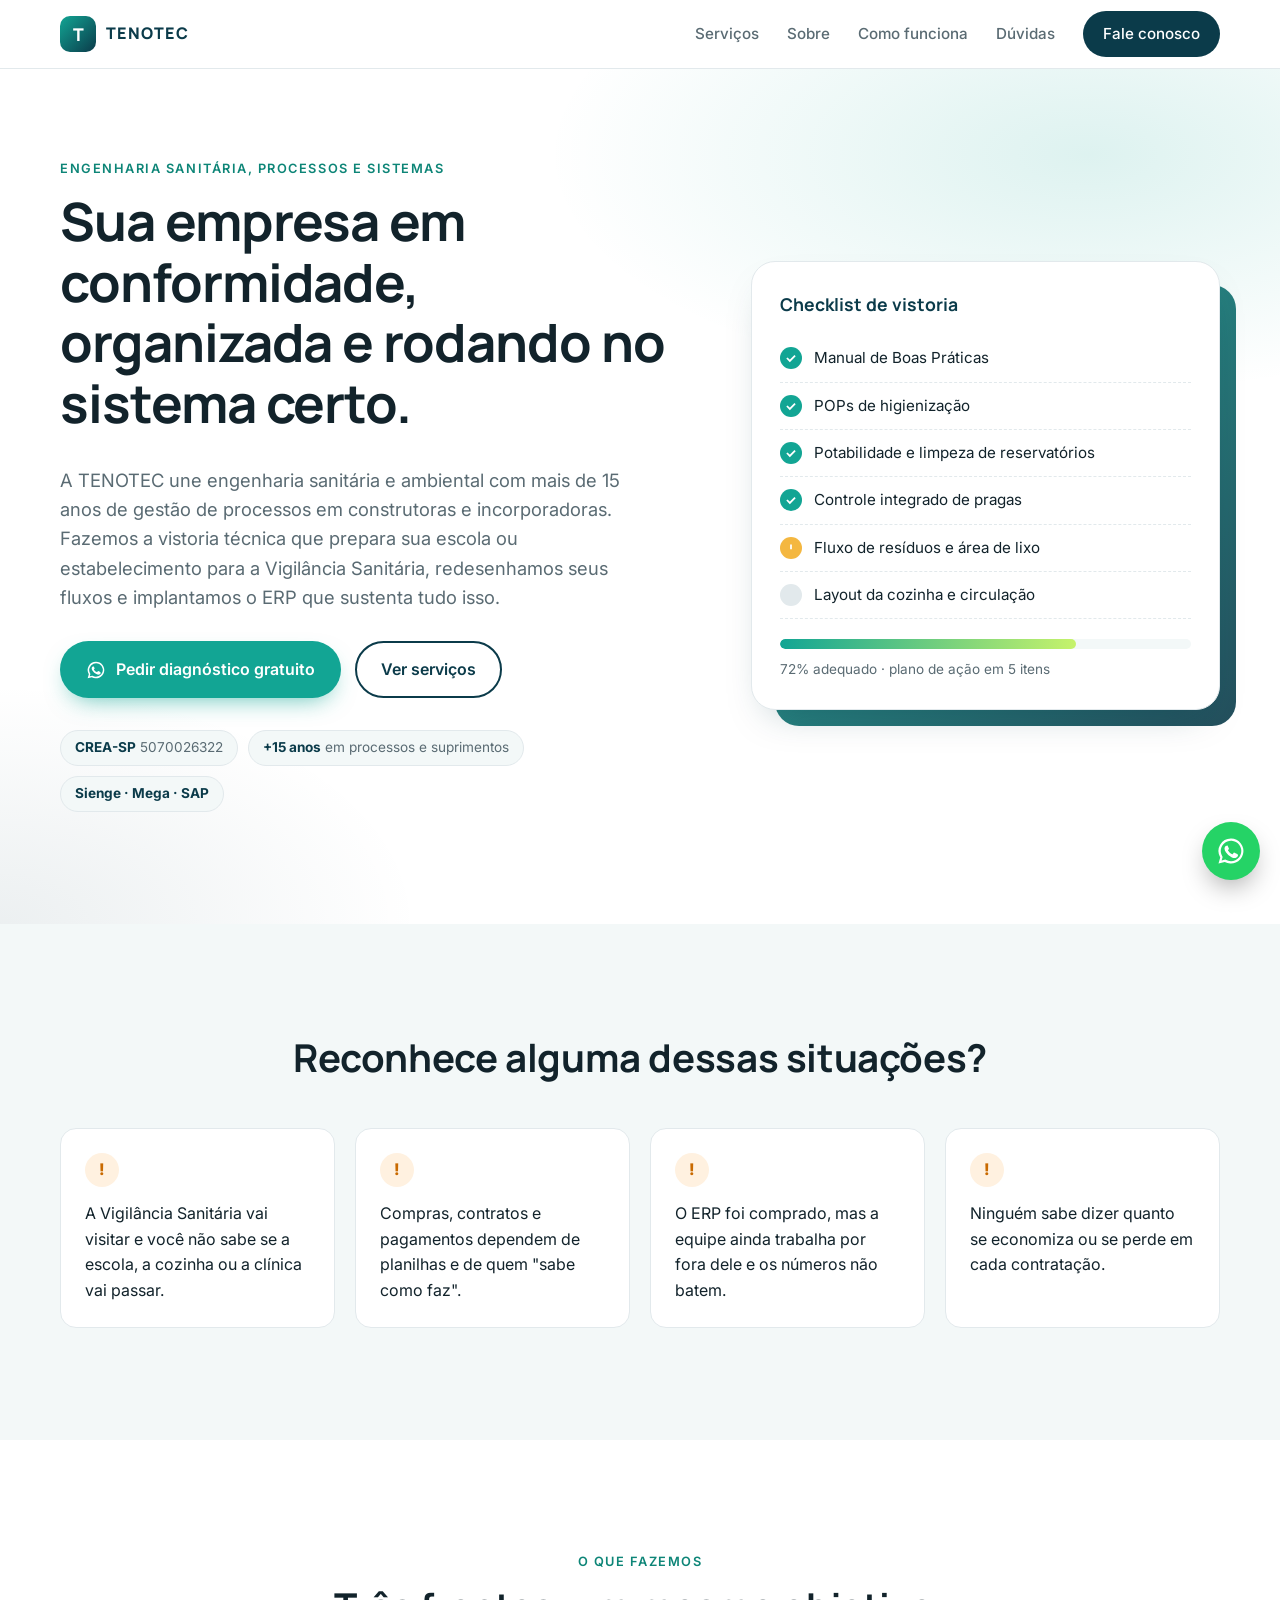
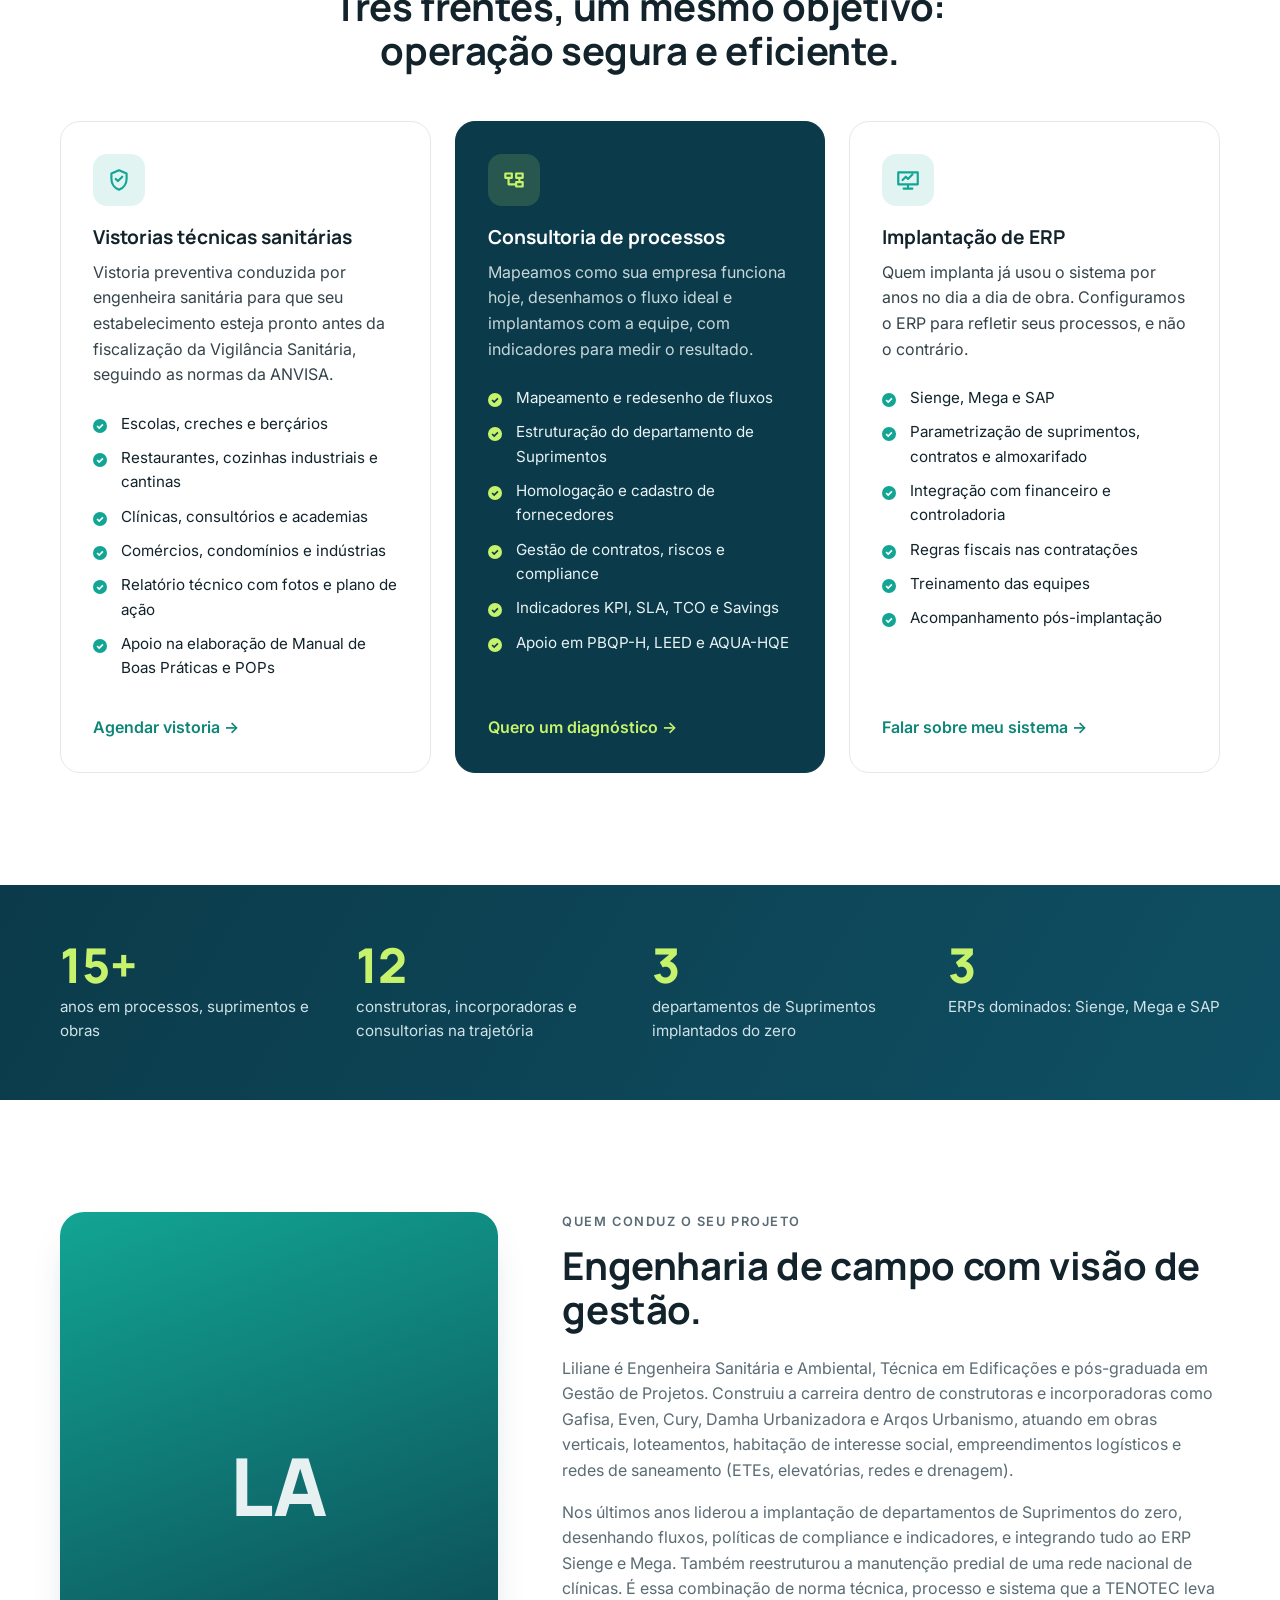
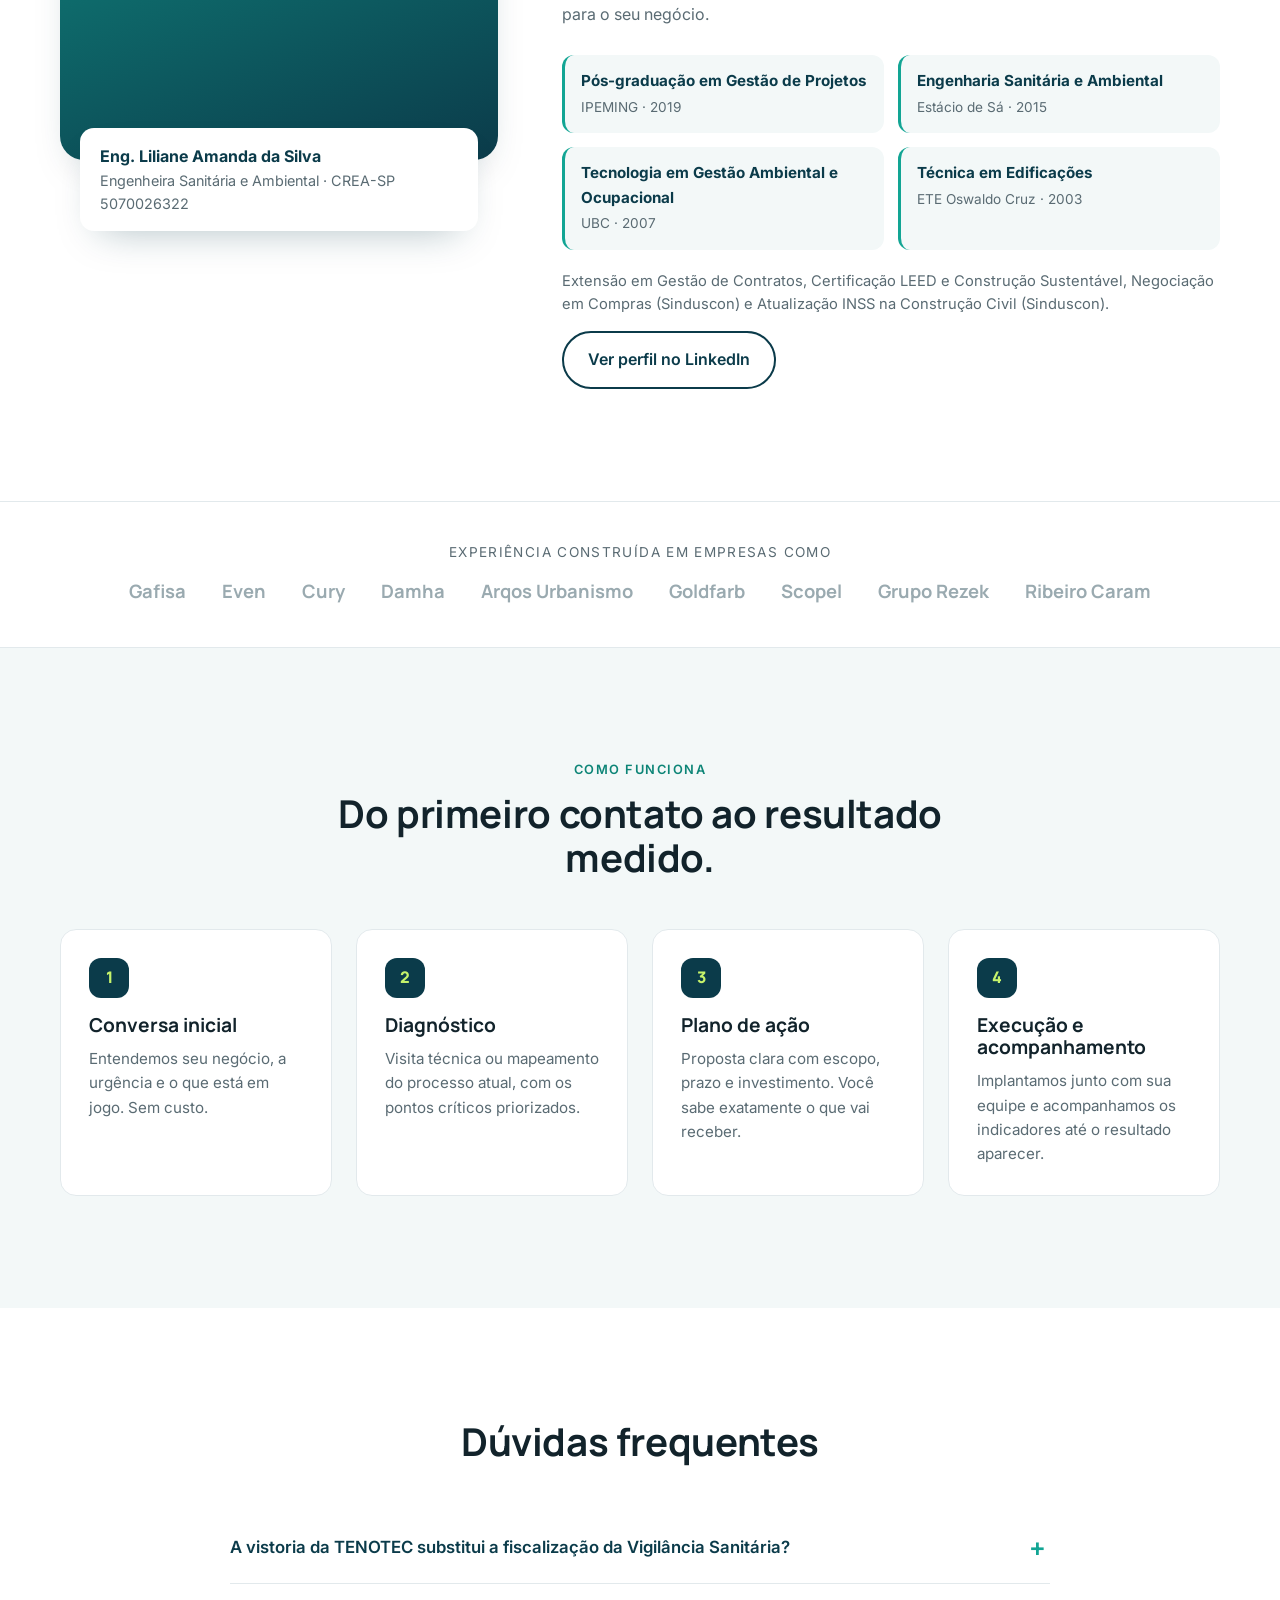
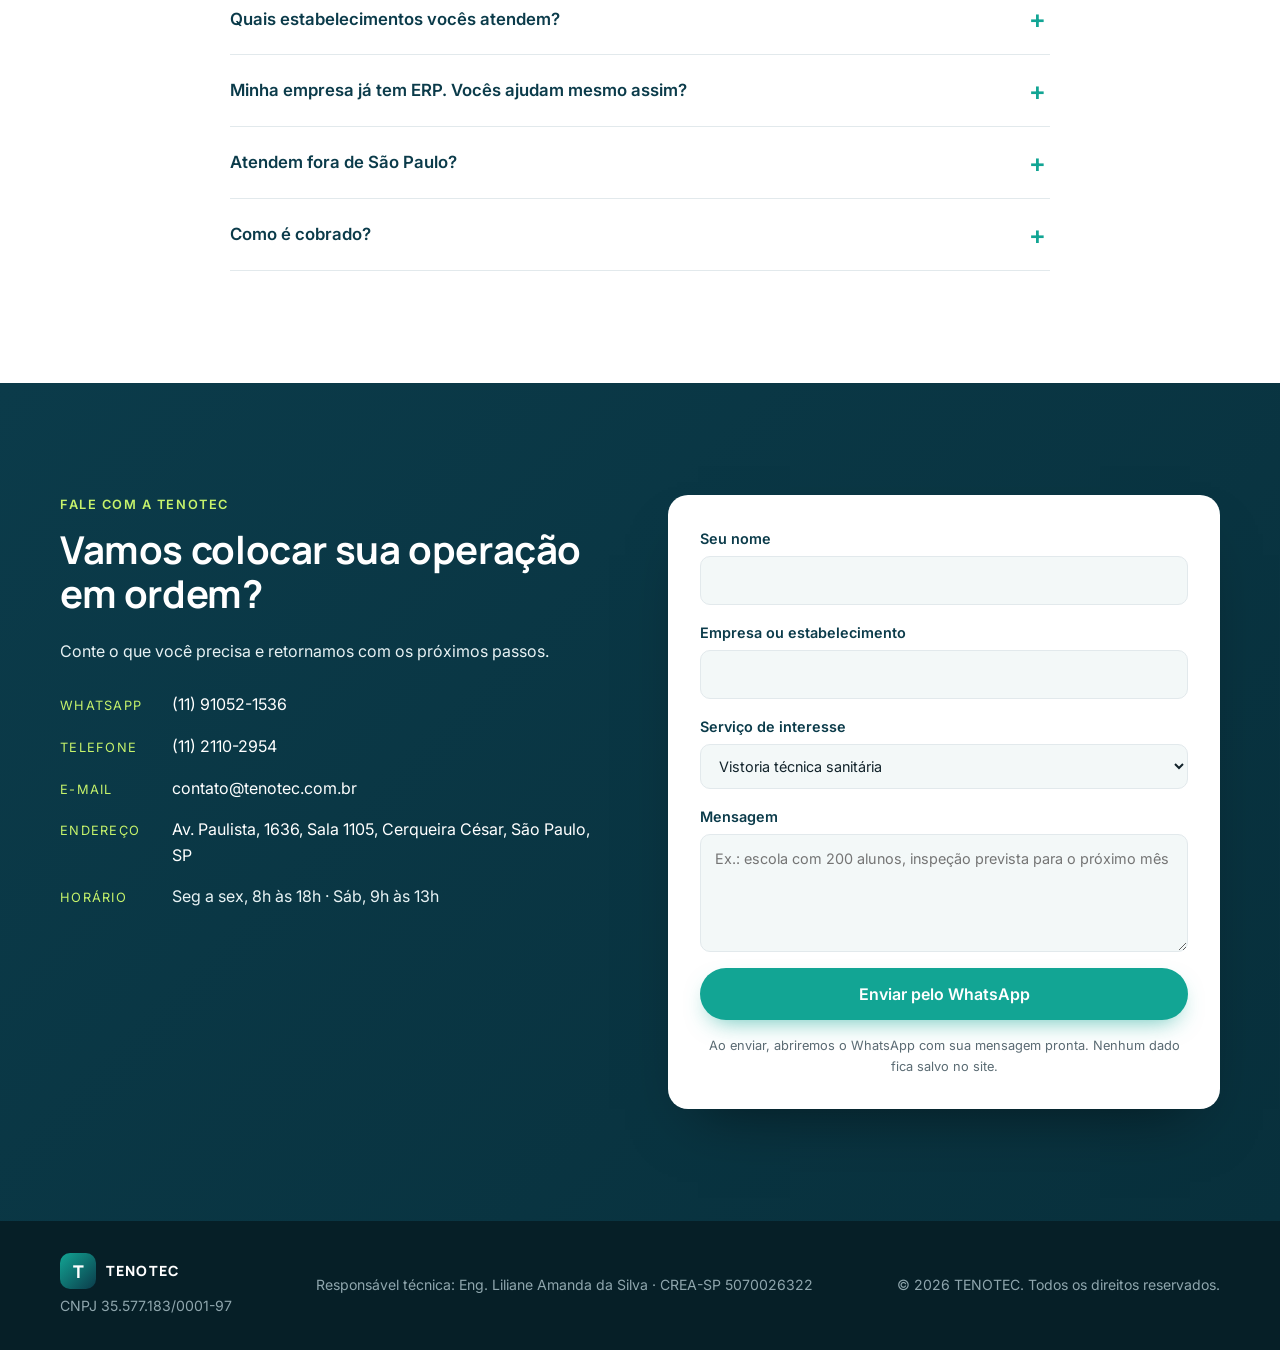
==== index.html @ 4dd32087 "Landing page TENOTEC: vistorias sanitárias, consultoria de processos e ERP Co-Authored-By: Claude Op" ====
<!doctype html>
<html lang="pt-BR">
<head>
  <meta charset="utf-8">
  <meta name="viewport" content="width=device-width, initial-scale=1">
  <title>TENOTEC | Consultoria de Processos, Vistorias Sanitárias e Implantação de ERP</title>
  <meta name="description" content="Engenharia sanitária e ambiental com a Eng. Liliane Amanda da Silva (CREA-SP 5070026322): consultoria de processos, vistorias técnicas sanitárias para escolas e estabelecimentos e implantação de ERP Sienge, Mega e SAP.">
  <meta property="og:title" content="TENOTEC | Engenharia, processos e conformidade sanitária">
  <meta property="og:description" content="Consultoria de processos, vistorias técnicas sanitárias (ANVISA/Vigilância Sanitária) e implantação de ERP Sienge e Mega.">
  <meta property="og:type" content="website">
  <meta property="og:locale" content="pt_BR">
  <meta name="theme-color" content="#0b3b4a">
  <link rel="icon" href="favicon.svg" type="image/svg+xml">
  <link rel="preconnect" href="https://fonts.googleapis.com">
  <link rel="preconnect" href="https://fonts.gstatic.com" crossorigin>
  <link href="https://fonts.googleapis.com/css2?family=Inter:wght@400;500;600;700&family=Manrope:wght@600;700;800&display=swap" rel="stylesheet">
  <link rel="stylesheet" href="styles.css">
  <script type="application/ld+json">
  {
    "@context": "https://schema.org",
    "@type": "ProfessionalService",
    "name": "TENOTEC",
    "description": "Consultoria de processos, vistorias técnicas sanitárias e implantação de sistemas ERP.",
    "telephone": "+55-11-2110-2954",
    "email": "contato@tenotec.com.br",
    "address": {
      "@type": "PostalAddress",
      "streetAddress": "Av. Paulista, 1636 - Sala 1105",
      "addressLocality": "São Paulo",
      "addressRegion": "SP",
      "postalCode": "01310-200",
      "addressCountry": "BR"
    },
    "founder": {
      "@type": "Person",
      "name": "Liliane Amanda da Silva",
      "jobTitle": "Engenheira Sanitária e Ambiental"
    },
    "areaServed": "São Paulo e Grande São Paulo"
  }
  </script>
</head>
<body>

<header class="topbar" id="topo">
  <div class="container topbar__inner">
    <a href="#topo" class="brand" aria-label="TENOTEC, voltar ao início">
      <span class="brand__mark" aria-hidden="true">T</span>
      <span class="brand__name">TENOTEC</span>
    </a>
    <nav class="nav" aria-label="Principal">
      <a href="#servicos">Serviços</a>
      <a href="#sobre">Sobre</a>
      <a href="#como-funciona">Como funciona</a>
      <a href="#faq">Dúvidas</a>
      <a href="#contato" class="btn btn--small">Fale conosco</a>
    </nav>
    <button class="menu-toggle" aria-label="Abrir menu" aria-expanded="false" aria-controls="mobile-nav">
      <span></span><span></span><span></span>
    </button>
  </div>
  <nav class="mobile-nav" id="mobile-nav" aria-label="Menu">
    <a href="#servicos">Serviços</a>
    <a href="#sobre">Sobre</a>
    <a href="#como-funciona">Como funciona</a>
    <a href="#faq">Dúvidas</a>
    <a href="#contato">Fale conosco</a>
  </nav>
</header>

<main>

  <!-- HERO -->
  <section class="hero">
    <div class="container hero__grid">
      <div class="hero__text">
        <p class="eyebrow">Engenharia sanitária, processos e sistemas</p>
        <h1>Sua empresa em conformidade, organizada e rodando no sistema certo.</h1>
        <p class="lead">A TENOTEC une engenharia sanitária e ambiental com mais de 15 anos de gestão de processos em construtoras e incorporadoras. Fazemos a vistoria técnica que prepara sua escola ou estabelecimento para a Vigilância Sanitária, redesenhamos seus fluxos e implantamos o ERP que sustenta tudo isso.</p>
        <div class="hero__cta">
          <a class="btn btn--primary js-wa" href="https://wa.me/5511910521536?text=Ol%C3%A1%2C%20vim%20pelo%20site%20da%20TENOTEC%20e%20gostaria%20de%20um%20diagn%C3%B3stico." target="_blank" rel="noopener">
            <svg viewBox="0 0 24 24" aria-hidden="true"><path d="M12 2a10 10 0 0 0-8.6 15.1L2 22l5-1.3A10 10 0 1 0 12 2Zm0 18.2a8.2 8.2 0 0 1-4.2-1.2l-.3-.2-3 .8.8-2.9-.2-.3A8.2 8.2 0 1 1 12 20.2Zm4.5-6.1c-.2-.1-1.5-.7-1.7-.8-.2-.1-.4-.1-.6.1l-.8 1c-.1.2-.3.2-.5.1a6.7 6.7 0 0 1-3.3-2.9c-.2-.4.2-.4.7-1.3.1-.2 0-.3 0-.4l-.8-1.8c-.2-.5-.4-.4-.6-.4h-.5a1 1 0 0 0-.7.3 3 3 0 0 0-.9 2.2 5.2 5.2 0 0 0 1.1 2.7 11.8 11.8 0 0 0 4.5 4c1.7.7 2.3.8 3.2.6a2.7 2.7 0 0 0 1.8-1.3 2.2 2.2 0 0 0 .2-1.3c-.1-.1-.3-.2-.5-.3Z"/></svg>
            Pedir diagnóstico gratuito
          </a>
          <a class="btn btn--ghost" href="#servicos">Ver serviços</a>
        </div>
        <ul class="hero__badges" aria-label="Credenciais">
          <li><strong>CREA-SP</strong> 5070026322</li>
          <li><strong>+15 anos</strong> em processos e suprimentos</li>
          <li><strong>Sienge · Mega · SAP</strong></li>
        </ul>
      </div>
      <div class="hero__card" aria-hidden="true">
        <div class="checklist">
          <p class="checklist__title">Checklist de vistoria</p>
          <ul>
            <li class="ok">Manual de Boas Práticas</li>
            <li class="ok">POPs de higienização</li>
            <li class="ok">Potabilidade e limpeza de reservatórios</li>
            <li class="ok">Controle integrado de pragas</li>
            <li class="warn">Fluxo de resíduos e área de lixo</li>
            <li class="todo">Layout da cozinha e circulação</li>
          </ul>
          <div class="checklist__bar"><span style="width:72%"></span></div>
          <p class="checklist__foot">72% adequado · plano de ação em 5 itens</p>
        </div>
      </div>
    </div>
  </section>

  <!-- PROBLEMAS -->
  <section class="pains">
    <div class="container">
      <h2 class="section-title">Reconhece alguma dessas situações?</h2>
      <div class="pains__grid">
        <div class="pain"><span class="pain__icon">!</span><p>A Vigilância Sanitária vai visitar e você não sabe se a escola, a cozinha ou a clínica vai passar.</p></div>
        <div class="pain"><span class="pain__icon">!</span><p>Compras, contratos e pagamentos dependem de planilhas e de quem "sabe como faz".</p></div>
        <div class="pain"><span class="pain__icon">!</span><p>O ERP foi comprado, mas a equipe ainda trabalha por fora dele e os números não batem.</p></div>
        <div class="pain"><span class="pain__icon">!</span><p>Ninguém sabe dizer quanto se economiza ou se perde em cada contratação.</p></div>
      </div>
    </div>
  </section>

  <!-- SERVIÇOS -->
  <section class="services" id="servicos">
    <div class="container">
      <p class="eyebrow center">O que fazemos</p>
      <h2 class="section-title">Três frentes, um mesmo objetivo: operação segura e eficiente.</h2>

      <div class="services__grid">
        <article class="service">
          <div class="service__icon" aria-hidden="true">
            <svg viewBox="0 0 24 24"><path d="M9 11l2 2 4-4M12 3l7 3v5c0 4.5-3 8.5-7 10-4-1.5-7-5.5-7-10V6l7-3z"/></svg>
          </div>
          <h3>Vistorias técnicas sanitárias</h3>
          <p>Vistoria preventiva conduzida por engenheira sanitária para que seu estabelecimento esteja pronto antes da fiscalização da Vigilância Sanitária, seguindo as normas da ANVISA.</p>
          <ul class="ticks">
            <li>Escolas, creches e berçários</li>
            <li>Restaurantes, cozinhas industriais e cantinas</li>
            <li>Clínicas, consultórios e academias</li>
            <li>Comércios, condomínios e indústrias</li>
            <li>Relatório técnico com fotos e plano de ação</li>
            <li>Apoio na elaboração de Manual de Boas Práticas e POPs</li>
          </ul>
          <a class="service__link" href="#contato" data-servico="Vistoria técnica sanitária">Agendar vistoria →</a>
        </article>

        <article class="service service--featured">
          <div class="service__icon" aria-hidden="true">
            <svg viewBox="0 0 24 24"><path d="M4 6h6v4H4zM14 14h6v4h-6zM14 6h6v4h-6zM7 10v6h7M17 10v4"/></svg>
          </div>
          <h3>Consultoria de processos</h3>
          <p>Mapeamos como sua empresa funciona hoje, desenhamos o fluxo ideal e implantamos com a equipe, com indicadores para medir o resultado.</p>
          <ul class="ticks">
            <li>Mapeamento e redesenho de fluxos</li>
            <li>Estruturação do departamento de Suprimentos</li>
            <li>Homologação e cadastro de fornecedores</li>
            <li>Gestão de contratos, riscos e compliance</li>
            <li>Indicadores KPI, SLA, TCO e Savings</li>
            <li>Apoio em PBQP-H, LEED e AQUA-HQE</li>
          </ul>
          <a class="service__link" href="#contato" data-servico="Consultoria de processos">Quero um diagnóstico →</a>
        </article>

        <article class="service">
          <div class="service__icon" aria-hidden="true">
            <svg viewBox="0 0 24 24"><path d="M3 5h18v11H3zM8 20h8M12 16v4M7 12l3-3 2 2 4-4"/></svg>
          </div>
          <h3>Implantação de ERP</h3>
          <p>Quem implanta já usou o sistema por anos no dia a dia de obra. Configuramos o ERP para refletir seus processos, e não o contrário.</p>
          <ul class="ticks">
            <li>Sienge, Mega e SAP</li>
            <li>Parametrização de suprimentos, contratos e almoxarifado</li>
            <li>Integração com financeiro e controladoria</li>
            <li>Regras fiscais nas contratações</li>
            <li>Treinamento das equipes</li>
            <li>Acompanhamento pós-implantação</li>
          </ul>
          <a class="service__link" href="#contato" data-servico="Implantação de ERP">Falar sobre meu sistema →</a>
        </article>
      </div>
    </div>
  </section>

  <!-- NÚMEROS -->
  <section class="stats">
    <div class="container stats__grid">
      <div class="stat"><span class="stat__num">15+</span><span class="stat__label">anos em processos, suprimentos e obras</span></div>
      <div class="stat"><span class="stat__num">12</span><span class="stat__label">construtoras, incorporadoras e consultorias na trajetória</span></div>
      <div class="stat"><span class="stat__num">3</span><span class="stat__label">departamentos de Suprimentos implantados do zero</span></div>
      <div class="stat"><span class="stat__num">3</span><span class="stat__label">ERPs dominados: Sienge, Mega e SAP</span></div>
    </div>
  </section>

  <!-- SOBRE -->
  <section class="about" id="sobre">
    <div class="container about__grid">
      <div class="about__photo">
        <div class="photo-placeholder" role="img" aria-label="Eng. Liliane Amanda da Silva">
          <span>LA</span>
        </div>
        <div class="about__crea">
          <strong>Eng. Liliane Amanda da Silva</strong>
          <span>Engenheira Sanitária e Ambiental · CREA-SP 5070026322</span>
        </div>
      </div>
      <div class="about__text">
        <p class="eyebrow">Quem conduz o seu projeto</p>
        <h2>Engenharia de campo com visão de gestão.</h2>
        <p>Liliane é Engenheira Sanitária e Ambiental, Técnica em Edificações e pós-graduada em Gestão de Projetos. Construiu a carreira dentro de construtoras e incorporadoras como Gafisa, Even, Cury, Damha Urbanizadora e Arqos Urbanismo, atuando em obras verticais, loteamentos, habitação de interesse social, empreendimentos logísticos e redes de saneamento (ETEs, elevatórias, redes e drenagem).</p>
        <p>Nos últimos anos liderou a implantação de departamentos de Suprimentos do zero, desenhando fluxos, políticas de compliance e indicadores, e integrando tudo ao ERP Sienge e Mega. Também reestruturou a manutenção predial de uma rede nacional de clínicas. É essa combinação de norma técnica, processo e sistema que a TENOTEC leva para o seu negócio.</p>
        <div class="edu">
          <div><strong>Pós-graduação em Gestão de Projetos</strong><span>IPEMING · 2019</span></div>
          <div><strong>Engenharia Sanitária e Ambiental</strong><span>Estácio de Sá · 2015</span></div>
          <div><strong>Tecnologia em Gestão Ambiental e Ocupacional</strong><span>UBC · 2007</span></div>
          <div><strong>Técnica em Edificações</strong><span>ETE Oswaldo Cruz · 2003</span></div>
        </div>
        <p class="extras">Extensão em Gestão de Contratos, Certificação LEED e Construção Sustentável, Negociação em Compras (Sinduscon) e Atualização INSS na Construção Civil (Sinduscon).</p>
        <a class="btn btn--ghost" href="https://www.linkedin.com/in/liliane-amanda-da-silva-173a9626/" target="_blank" rel="noopener">Ver perfil no LinkedIn</a>
      </div>
    </div>
  </section>

  <!-- TRAJETÓRIA -->
  <section class="logos">
    <div class="container">
      <p class="logos__title">Experiência construída em empresas como</p>
      <ul class="logos__list">
        <li>Gafisa</li><li>Even</li><li>Cury</li><li>Damha</li><li>Arqos Urbanismo</li><li>Goldfarb</li><li>Scopel</li><li>Grupo Rezek</li><li>Ribeiro Caram</li>
      </ul>
    </div>
  </section>

  <!-- COMO FUNCIONA -->
  <section class="steps" id="como-funciona">
    <div class="container">
      <p class="eyebrow center">Como funciona</p>
      <h2 class="section-title">Do primeiro contato ao resultado medido.</h2>
      <ol class="steps__list">
        <li><span class="step__n">1</span><h3>Conversa inicial</h3><p>Entendemos seu negócio, a urgência e o que está em jogo. Sem custo.</p></li>
        <li><span class="step__n">2</span><h3>Diagnóstico</h3><p>Visita técnica ou mapeamento do processo atual, com os pontos críticos priorizados.</p></li>
        <li><span class="step__n">3</span><h3>Plano de ação</h3><p>Proposta clara com escopo, prazo e investimento. Você sabe exatamente o que vai receber.</p></li>
        <li><span class="step__n">4</span><h3>Execução e acompanhamento</h3><p>Implantamos junto com sua equipe e acompanhamos os indicadores até o resultado aparecer.</p></li>
      </ol>
    </div>
  </section>

  <!-- FAQ -->
  <section class="faq" id="faq">
    <div class="container faq__inner">
      <h2 class="section-title">Dúvidas frequentes</h2>
      <details>
        <summary>A vistoria da TENOTEC substitui a fiscalização da Vigilância Sanitária?</summary>
        <p>Não. A fiscalização é feita pelo órgão público. A nossa vistoria é técnica e preventiva: identifica o que está fora das normas, orienta as correções e deixa a documentação pronta para que a inspeção oficial transcorra sem surpresas.</p>
      </details>
      <details>
        <summary>Quais estabelecimentos vocês atendem?</summary>
        <p>Escolas, creches, restaurantes, cozinhas industriais, clínicas, academias, comércios, condomínios e pequenas indústrias. Se o seu negócio passa por licença sanitária, fale conosco.</p>
      </details>
      <details>
        <summary>Minha empresa já tem ERP. Vocês ajudam mesmo assim?</summary>
        <p>Sim. Boa parte dos projetos é justamente de reorganização: revisar a parametrização, alinhar o sistema aos processos reais e treinar a equipe para que todos trabalhem dentro dele.</p>
      </details>
      <details>
        <summary>Atendem fora de São Paulo?</summary>
        <p>A base é na Av. Paulista e atendemos presencialmente São Paulo e Grande São Paulo. Consultoria de processos e implantação de ERP também podem ser feitas de forma remota para todo o Brasil.</p>
      </details>
      <details>
        <summary>Como é cobrado?</summary>
        <p>Vistorias têm valor fechado por estabelecimento. Consultorias e implantações são orçadas por escopo, depois do diagnóstico inicial, que é gratuito.</p>
      </details>
    </div>
  </section>

  <!-- CONTATO -->
  <section class="contact" id="contato">
    <div class="container contact__grid">
      <div class="contact__info">
        <p class="eyebrow light">Fale com a TENOTEC</p>
        <h2>Vamos colocar sua operação em ordem?</h2>
        <p>Conte o que você precisa e retornamos com os próximos passos.</p>
        <ul class="contact__list">
          <li><span>WhatsApp</span><a href="https://wa.me/5511910521536" target="_blank" rel="noopener">(11) 91052-1536</a></li>
          <li><span>Telefone</span><a href="tel:+551121102954">(11) 2110-2954</a></li>
          <li><span>E-mail</span><a href="mailto:contato@tenotec.com.br">contato@tenotec.com.br</a></li>
          <li><span>Endereço</span><a href="https://maps.google.com/?q=Av.+Paulista,+1636,+São+Paulo+-+SP" target="_blank" rel="noopener">Av. Paulista, 1636, Sala 1105, Cerqueira César, São Paulo, SP</a></li>
          <li><span>Horário</span>Seg a sex, 8h às 18h · Sáb, 9h às 13h</li>
        </ul>
      </div>

      <form class="contact__form" id="contact-form" novalidate>
        <label>Seu nome
          <input type="text" name="nome" required autocomplete="name">
        </label>
        <label>Empresa ou estabelecimento
          <input type="text" name="empresa" autocomplete="organization">
        </label>
        <label>Serviço de interesse
          <select name="servico" id="servico">
            <option>Vistoria técnica sanitária</option>
            <option>Consultoria de processos</option>
            <option>Implantação de ERP</option>
            <option>Ainda não sei, quero conversar</option>
          </select>
        </label>
        <label>Mensagem
          <textarea name="mensagem" rows="4" placeholder="Ex.: escola com 200 alunos, inspeção prevista para o próximo mês"></textarea>
        </label>
        <button type="submit" class="btn btn--primary btn--block">Enviar pelo WhatsApp</button>
        <p class="form__note">Ao enviar, abriremos o WhatsApp com sua mensagem pronta. Nenhum dado fica salvo no site.</p>
      </form>
    </div>
  </section>

</main>

<footer class="footer">
  <div class="container footer__inner">
    <div>
      <span class="brand brand--footer"><span class="brand__mark" aria-hidden="true">T</span><span class="brand__name">TENOTEC</span></span>
      <p>CNPJ 35.577.183/0001-97</p>
    </div>
    <p>Responsável técnica: Eng. Liliane Amanda da Silva · CREA-SP 5070026322</p>
    <p>© <span id="ano">2026</span> TENOTEC. Todos os direitos reservados.</p>
  </div>
</footer>

<a class="wa-float js-wa" href="https://wa.me/5511910521536?text=Ol%C3%A1%2C%20vim%20pelo%20site%20da%20TENOTEC." target="_blank" rel="noopener" aria-label="Conversar no WhatsApp">
  <svg viewBox="0 0 24 24" aria-hidden="true"><path d="M12 2a10 10 0 0 0-8.6 15.1L2 22l5-1.3A10 10 0 1 0 12 2Zm0 18.2a8.2 8.2 0 0 1-4.2-1.2l-.3-.2-3 .8.8-2.9-.2-.3A8.2 8.2 0 1 1 12 20.2Zm4.5-6.1c-.2-.1-1.5-.7-1.7-.8-.2-.1-.4-.1-.6.1l-.8 1c-.1.2-.3.2-.5.1a6.7 6.7 0 0 1-3.3-2.9c-.2-.4.2-.4.7-1.3.1-.2 0-.3 0-.4l-.8-1.8c-.2-.5-.4-.4-.6-.4h-.5a1 1 0 0 0-.7.3 3 3 0 0 0-.9 2.2 5.2 5.2 0 0 0 1.1 2.7 11.8 11.8 0 0 0 4.5 4c1.7.7 2.3.8 3.2.6a2.7 2.7 0 0 0 1.8-1.3 2.2 2.2 0 0 0 .2-1.3c-.1-.1-.3-.2-.5-.3Z"/></svg>
</a>

<script src="script.js"></script>
</body>
</html>
---- styles.css ----
:root {
  --navy: #0b3b4a;
  --navy-2: #0f4f63;
  --teal: #12a594;
  --teal-dark: #0d8577;
  --lime: #c6f36b;
  --ink: #12232b;
  --muted: #5a6b73;
  --line: #e2e9ec;
  --bg: #ffffff;
  --bg-soft: #f3f8f8;
  --radius: 16px;
  --shadow: 0 18px 40px -20px rgba(11, 59, 74, .35);
  --font-head: "Manrope", system-ui, sans-serif;
  --font-body: "Inter", system-ui, sans-serif;
}

*, *::before, *::after { box-sizing: border-box; }
html { scroll-behavior: smooth; scroll-padding-top: 80px; }
body {
  margin: 0;
  font-family: var(--font-body);
  color: var(--ink);
  background: var(--bg);
  line-height: 1.6;
  -webkit-font-smoothing: antialiased;
}
img, svg { display: block; max-width: 100%; }
a { color: inherit; }
h1, h2, h3 { font-family: var(--font-head); line-height: 1.15; margin: 0 0 .6em; }
h1 { font-size: clamp(2rem, 4.6vw, 3.3rem); letter-spacing: -.02em; }
h2 { font-size: clamp(1.6rem, 3.2vw, 2.4rem); letter-spacing: -.01em; }
h3 { font-size: 1.2rem; }
p { margin: 0 0 1em; }

.container { width: min(1160px, 100% - 32px); margin-inline: auto; }
section { padding: clamp(64px, 9vw, 112px) 0; }
.section-title { text-align: center; max-width: 760px; margin: 0 auto 48px; }
.eyebrow {
  font-size: .8rem; font-weight: 600; letter-spacing: .12em; text-transform: uppercase;
  color: var(--teal-dark); margin-bottom: 12px;
}
.eyebrow.center { text-align: center; }
.eyebrow.light { color: var(--lime); }

/* Buttons */
.btn {
  display: inline-flex; align-items: center; justify-content: center; gap: 10px;
  padding: 14px 24px; border-radius: 999px; font-weight: 600; font-size: 1rem;
  text-decoration: none; border: 2px solid transparent; cursor: pointer;
  transition: transform .15s ease, background .15s ease, box-shadow .15s ease;
  font-family: inherit;
}
.btn:hover { transform: translateY(-2px); }
.btn svg { width: 20px; height: 20px; fill: currentColor; }
.btn--primary { background: var(--teal); color: #fff; box-shadow: 0 10px 24px -10px rgba(18,165,148,.7); }
.btn--primary:hover { background: var(--teal-dark); }
.btn--ghost { border-color: var(--navy); color: var(--navy); background: transparent; }
.btn--ghost:hover { background: var(--navy); color: #fff; }
.btn--small { padding: 9px 18px; font-size: .9rem; background: var(--navy); color: #fff !important; }
.btn--block { width: 100%; }

/* Topbar */
.topbar {
  position: sticky; top: 0; z-index: 50;
  background: rgba(255,255,255,.92); backdrop-filter: blur(10px);
  border-bottom: 1px solid var(--line);
}
.topbar__inner { display: flex; align-items: center; justify-content: space-between; height: 68px; }
.brand { display: inline-flex; align-items: center; gap: 10px; text-decoration: none; }
.brand__mark {
  width: 36px; height: 36px; border-radius: 10px; display: grid; place-items: center;
  background: linear-gradient(135deg, var(--teal), var(--navy)); color: #fff;
  font-family: var(--font-head); font-weight: 800; font-size: 1.1rem;
}
.brand__name { font-family: var(--font-head); font-weight: 800; letter-spacing: .08em; color: var(--navy); }
.nav { display: flex; align-items: center; gap: 28px; }
.nav a { text-decoration: none; font-weight: 500; color: var(--muted); font-size: .95rem; }
.nav a:hover { color: var(--navy); }
.menu-toggle { display: none; background: none; border: 0; padding: 8px; cursor: pointer; }
.menu-toggle span { display: block; width: 24px; height: 2px; background: var(--navy); margin: 5px 0; transition: .2s; }
.mobile-nav { display: none; }

/* Hero */
.hero {
  background:
    radial-gradient(900px 400px at 85% 10%, rgba(18,165,148,.14), transparent 60%),
    radial-gradient(700px 400px at 0% 100%, rgba(11,59,74,.08), transparent 60%),
    var(--bg);
  padding-top: clamp(48px, 7vw, 96px);
}
.hero__grid { display: grid; grid-template-columns: 1.15fr .85fr; gap: 56px; align-items: center; }
.lead { font-size: 1.15rem; color: var(--muted); max-width: 600px; }
.hero__cta { display: flex; flex-wrap: wrap; gap: 14px; margin: 28px 0 32px; }
.hero__badges { list-style: none; padding: 0; margin: 0; display: flex; flex-wrap: wrap; gap: 10px; }
.hero__badges li {
  font-size: .85rem; color: var(--muted); background: var(--bg-soft);
  border: 1px solid var(--line); padding: 6px 14px; border-radius: 999px;
}
.hero__badges strong { color: var(--navy); }

.hero__card { position: relative; }
.hero__card::before {
  content: ""; position: absolute; inset: 24px -16px -16px 24px; border-radius: 24px;
  background: linear-gradient(135deg, var(--teal), var(--navy)); opacity: .9;
}
.checklist {
  position: relative; background: #fff; border-radius: 24px; padding: 28px;
  box-shadow: var(--shadow); border: 1px solid var(--line);
}
.checklist__title { font-family: var(--font-head); font-weight: 700; color: var(--navy); font-size: 1.1rem; }
.checklist ul { list-style: none; padding: 0; margin: 0 0 20px; }
.checklist li {
  display: flex; align-items: center; gap: 12px; padding: 11px 0;
  border-bottom: 1px dashed var(--line); font-size: .95rem;
}
.checklist li::before {
  content: ""; width: 22px; height: 22px; border-radius: 50%; flex: none;
  background: var(--line) center/14px no-repeat;
}
.checklist li.ok::before { background-color: var(--teal); background-image: url("data:image/svg+xml,%3Csvg xmlns='http://www.w3.org/2000/svg' viewBox='0 0 24 24' fill='none' stroke='white' stroke-width='3'%3E%3Cpath d='M5 12l5 5 9-9'/%3E%3C/svg%3E"); }
.checklist li.warn::before { background-color: #f4b740; background-image: url("data:image/svg+xml,%3Csvg xmlns='http://www.w3.org/2000/svg' viewBox='0 0 24 24' fill='none' stroke='white' stroke-width='3'%3E%3Cpath d='M12 6v8M12 18h.01'/%3E%3C/svg%3E"); }
.checklist__bar { height: 10px; border-radius: 999px; background: var(--bg-soft); overflow: hidden; }
.checklist__bar span { display: block; height: 100%; background: linear-gradient(90deg, var(--teal), var(--lime)); border-radius: inherit; }
.checklist__foot { font-size: .85rem; color: var(--muted); margin: 10px 0 0; }

/* Pains */
.pains { background: var(--bg-soft); }
.pains__grid { display: grid; grid-template-columns: repeat(4, 1fr); gap: 20px; }
.pain { background: #fff; border-radius: var(--radius); padding: 24px; border: 1px solid var(--line); }
.pain__icon {
  display: grid; place-items: center; width: 34px; height: 34px; border-radius: 50%;
  background: #fff1e0; color: #c96a00; font-weight: 800; margin-bottom: 14px;
}
.pain p { margin: 0; color: var(--ink); }

/* Services */
.services__grid { display: grid; grid-template-columns: repeat(3, 1fr); gap: 24px; align-items: stretch; }
.service {
  display: flex; flex-direction: column; padding: 32px; border-radius: 20px;
  border: 1px solid var(--line); background: #fff; transition: transform .2s, box-shadow .2s;
}
.service:hover { transform: translateY(-4px); box-shadow: var(--shadow); }
.service--featured { background: var(--navy); color: #e8f2f4; border-color: var(--navy); }
.service--featured h3 { color: #fff; }
.service--featured .ticks li::before { background-color: var(--lime); }
.service--featured .service__link { color: var(--lime); }
.service__icon {
  width: 52px; height: 52px; border-radius: 14px; display: grid; place-items: center;
  background: rgba(18,165,148,.12); margin-bottom: 20px;
}
.service--featured .service__icon { background: rgba(198,243,107,.15); }
.service__icon svg { width: 26px; height: 26px; fill: none; stroke: var(--teal); stroke-width: 2; stroke-linecap: round; stroke-linejoin: round; }
.service--featured .service__icon svg { stroke: var(--lime); }
.service > p { color: inherit; opacity: .85; }
.ticks { list-style: none; padding: 0; margin: 8px 0 24px; flex: 1; }
.ticks li { position: relative; padding-left: 28px; margin-bottom: 10px; font-size: .95rem; }
.ticks li::before {
  content: ""; position: absolute; left: 0; top: 7px; width: 14px; height: 14px; border-radius: 50%;
  background: var(--teal) url("data:image/svg+xml,%3Csvg xmlns='http://www.w3.org/2000/svg' viewBox='0 0 24 24' fill='none' stroke='white' stroke-width='4'%3E%3Cpath d='M5 12l5 5 9-9'/%3E%3C/svg%3E") center/10px no-repeat;
}
.service--featured .ticks li::before { background-image: url("data:image/svg+xml,%3Csvg xmlns='http://www.w3.org/2000/svg' viewBox='0 0 24 24' fill='none' stroke='%230b3b4a' stroke-width='4'%3E%3Cpath d='M5 12l5 5 9-9'/%3E%3C/svg%3E"); }
.service__link { font-weight: 600; color: var(--teal-dark); text-decoration: none; }
.service__link:hover { text-decoration: underline; }

/* Stats */
.stats { background: linear-gradient(120deg, var(--navy), var(--navy-2)); color: #fff; padding: 56px 0; }
.stats__grid { display: grid; grid-template-columns: repeat(4, 1fr); gap: 24px; }
.stat { display: flex; flex-direction: column; gap: 6px; }
.stat__num { font-family: var(--font-head); font-weight: 800; font-size: clamp(2.2rem, 4vw, 3rem); color: var(--lime); line-height: 1; }
.stat__label { color: #cfe2e7; font-size: .95rem; }

/* About */
.about__grid { display: grid; grid-template-columns: .8fr 1.2fr; gap: 64px; align-items: start; }
.about__photo { position: sticky; top: 100px; }
.photo-placeholder {
  aspect-ratio: 4 / 5; border-radius: 24px; display: grid; place-items: center;
  background: linear-gradient(160deg, var(--teal), var(--navy));
  color: rgba(255,255,255,.9); font-family: var(--font-head); font-weight: 800; font-size: 5rem;
  box-shadow: var(--shadow); overflow: hidden;
}
.photo-placeholder img { width: 100%; height: 100%; object-fit: cover; }
.about__crea {
  margin: -32px 20px 0; position: relative; background: #fff; border-radius: 14px; padding: 16px 20px;
  box-shadow: var(--shadow); display: flex; flex-direction: column; font-size: .9rem; color: var(--muted);
}
.about__crea strong { color: var(--navy); font-size: 1rem; }
.about__text > p { color: var(--muted); }
.edu { display: grid; grid-template-columns: 1fr 1fr; gap: 14px; margin: 28px 0 20px; }
.edu div { background: var(--bg-soft); border-radius: 12px; padding: 14px 16px; border-left: 3px solid var(--teal); }
.edu strong { display: block; font-size: .95rem; color: var(--navy); }
.edu span { font-size: .85rem; color: var(--muted); }
.extras { font-size: .92rem; }

/* Logos */
.logos { padding: 40px 0; border-block: 1px solid var(--line); }
.logos__title { text-align: center; color: var(--muted); font-size: .85rem; letter-spacing: .1em; text-transform: uppercase; }
.logos__list {
  list-style: none; padding: 0; margin: 0; display: flex; flex-wrap: wrap; justify-content: center; gap: 12px 36px;
}
.logos__list li { font-family: var(--font-head); font-weight: 700; color: #9aaab0; font-size: 1.15rem; }

/* Steps */
.steps { background: var(--bg-soft); }
.steps__list { list-style: none; padding: 0; margin: 0; display: grid; grid-template-columns: repeat(4, 1fr); gap: 24px; counter-reset: s; }
.steps__list li { background: #fff; border-radius: var(--radius); padding: 28px; border: 1px solid var(--line); position: relative; }
.step__n {
  display: grid; place-items: center; width: 40px; height: 40px; border-radius: 12px;
  background: var(--navy); color: var(--lime); font-family: var(--font-head); font-weight: 800; margin-bottom: 16px;
}
.steps__list p { color: var(--muted); margin: 0; font-size: .95rem; }

/* FAQ */
.faq__inner { max-width: 820px; }
.faq details { border-bottom: 1px solid var(--line); padding: 4px 0; }
.faq summary {
  cursor: pointer; list-style: none; padding: 18px 40px 18px 0; position: relative;
  font-weight: 600; font-size: 1.05rem; color: var(--navy);
}
.faq summary::-webkit-details-marker { display: none; }
.faq summary::after {
  content: "+"; position: absolute; right: 4px; top: 50%; transform: translateY(-50%);
  font-size: 1.6rem; color: var(--teal); transition: transform .2s;
}
.faq details[open] summary::after { transform: translateY(-50%) rotate(45deg); }
.faq details p { color: var(--muted); padding-bottom: 12px; }

/* Contact */
.contact { background: linear-gradient(135deg, var(--navy) 0%, #08303c 100%); color: #e8f2f4; }
.contact__grid { display: grid; grid-template-columns: 1fr 1fr; gap: 56px; align-items: start; }
.contact h2 { color: #fff; }
.contact__list { list-style: none; padding: 0; margin: 28px 0 0; display: grid; gap: 16px; }
.contact__list li { display: grid; grid-template-columns: 100px 1fr; gap: 12px; align-items: baseline; }
.contact__list span { font-size: .8rem; text-transform: uppercase; letter-spacing: .1em; color: var(--lime); }
.contact__list a { color: #fff; text-decoration: none; }
.contact__list a:hover { text-decoration: underline; }
.contact__form {
  background: #fff; color: var(--ink); border-radius: 20px; padding: 32px;
  display: grid; gap: 16px; box-shadow: 0 30px 60px -30px rgba(0,0,0,.5);
}
.contact__form label { display: grid; gap: 6px; font-weight: 600; font-size: .9rem; color: var(--navy); }
.contact__form input, .contact__form select, .contact__form textarea {
  font: inherit; font-weight: 400; padding: 12px 14px; border-radius: 10px;
  border: 1.5px solid var(--line); background: var(--bg-soft); color: var(--ink); width: 100%;
}
.contact__form input:focus, .contact__form select:focus, .contact__form textarea:focus {
  outline: none; border-color: var(--teal); background: #fff;
}
.contact__form .invalid { border-color: #d64545; }
.form__note { font-size: .8rem; color: var(--muted); margin: 0; text-align: center; }

/* Footer */
.footer { background: #061f27; color: #8fa6ad; padding: 32px 0; font-size: .88rem; }
.footer__inner { display: flex; flex-wrap: wrap; justify-content: space-between; align-items: center; gap: 16px; }
.footer p { margin: 0; }
.brand--footer .brand__name { color: #fff; }
.footer .brand { margin-bottom: 6px; }

/* WhatsApp float */
.wa-float {
  position: fixed; right: 20px; bottom: 20px; z-index: 60;
  width: 58px; height: 58px; border-radius: 50%; display: grid; place-items: center;
  background: #25d366; box-shadow: 0 12px 28px -8px rgba(0,0,0,.4); transition: transform .2s;
}
.wa-float:hover { transform: scale(1.08); }
.wa-float svg { width: 30px; height: 30px; fill: #fff; }

/* Reveal */
.reveal { opacity: 0; transform: translateY(20px); transition: opacity .6s ease, transform .6s ease; }
.reveal.is-visible { opacity: 1; transform: none; }
@media (prefers-reduced-motion: reduce) {
  html { scroll-behavior: auto; }
  .reveal { opacity: 1; transform: none; transition: none; }
}

/* Responsive */
@media (max-width: 1000px) {
  .pains__grid, .steps__list, .stats__grid { grid-template-columns: repeat(2, 1fr); }
  .services__grid { grid-template-columns: 1fr; max-width: 640px; margin-inline: auto; }
}
@media (max-width: 860px) {
  .nav { display: none; }
  .menu-toggle { display: block; }
  .mobile-nav.open { display: flex; flex-direction: column; padding: 8px 16px 16px; border-top: 1px solid var(--line); background: #fff; }
  .mobile-nav a { padding: 12px 0; text-decoration: none; font-weight: 600; color: var(--navy); border-bottom: 1px solid var(--line); }
  .menu-toggle[aria-expanded="true"] span:nth-child(1) { transform: translateY(7px) rotate(45deg); }
  .menu-toggle[aria-expanded="true"] span:nth-child(2) { opacity: 0; }
  .menu-toggle[aria-expanded="true"] span:nth-child(3) { transform: translateY(-7px) rotate(-45deg); }
  .hero__grid, .about__grid, .contact__grid { grid-template-columns: 1fr; gap: 40px; }
  .hero__card { max-width: 440px; }
  .about__photo { position: static; max-width: 360px; }
}
@media (max-width: 560px) {
  .pains__grid, .steps__list, .stats__grid, .edu { grid-template-columns: 1fr; }
  .hero__cta .btn { width: 100%; }
  .contact__list li { grid-template-columns: 1fr; gap: 2px; }
  .contact__form { padding: 24px; }
  .hero__card::before { inset: 16px -8px -8px 16px; }
}
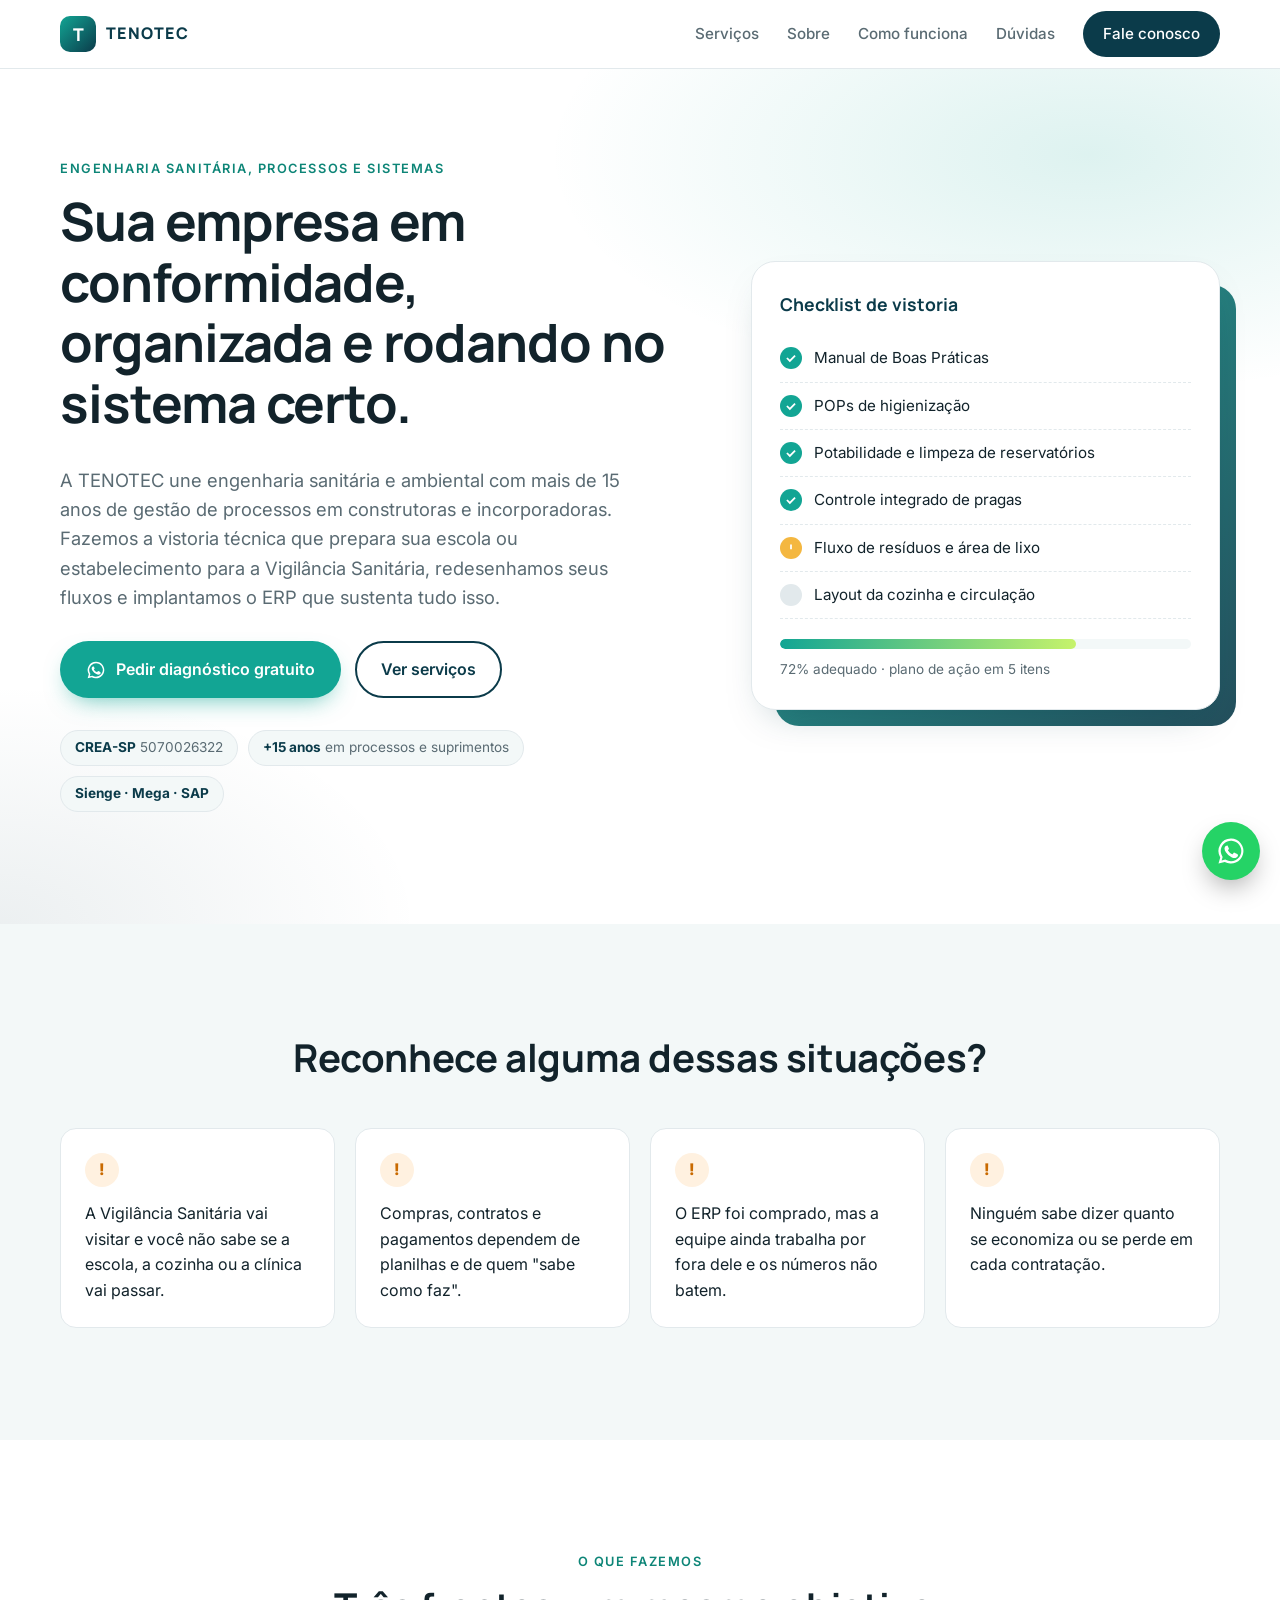
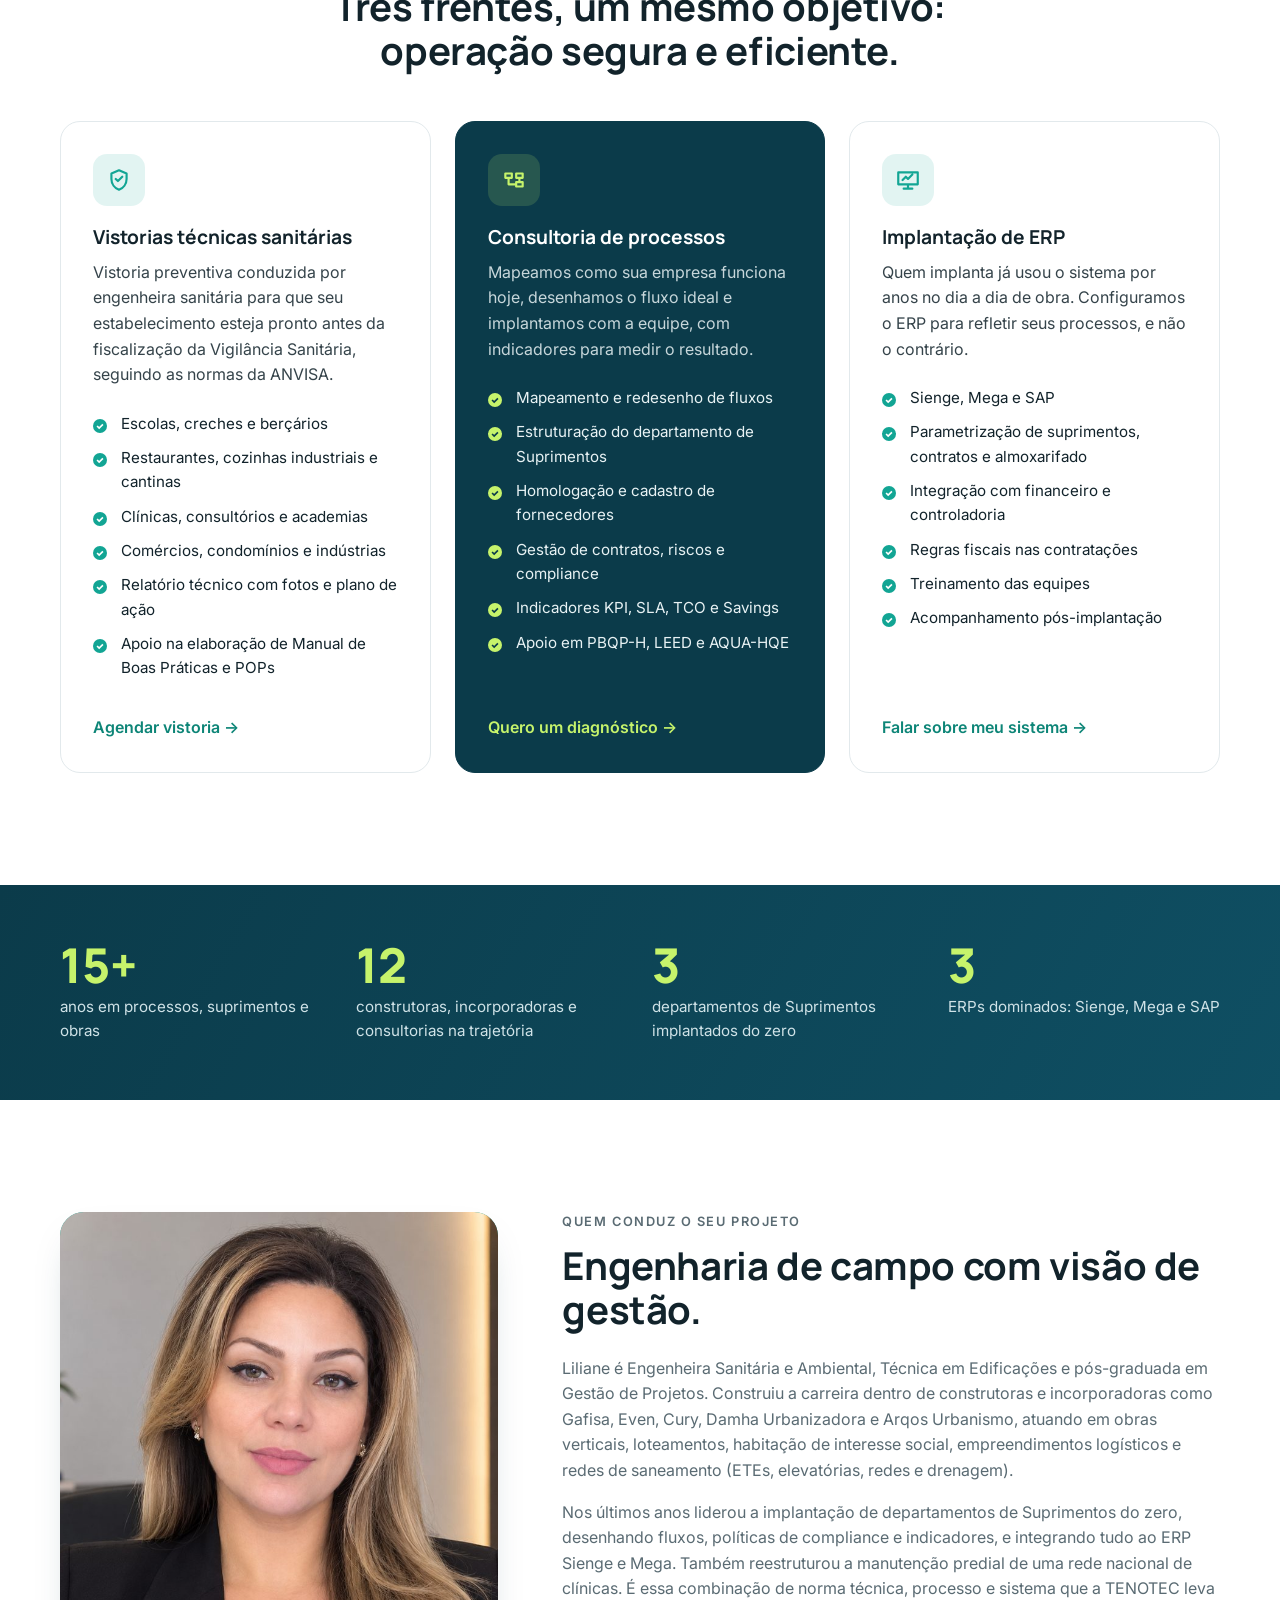
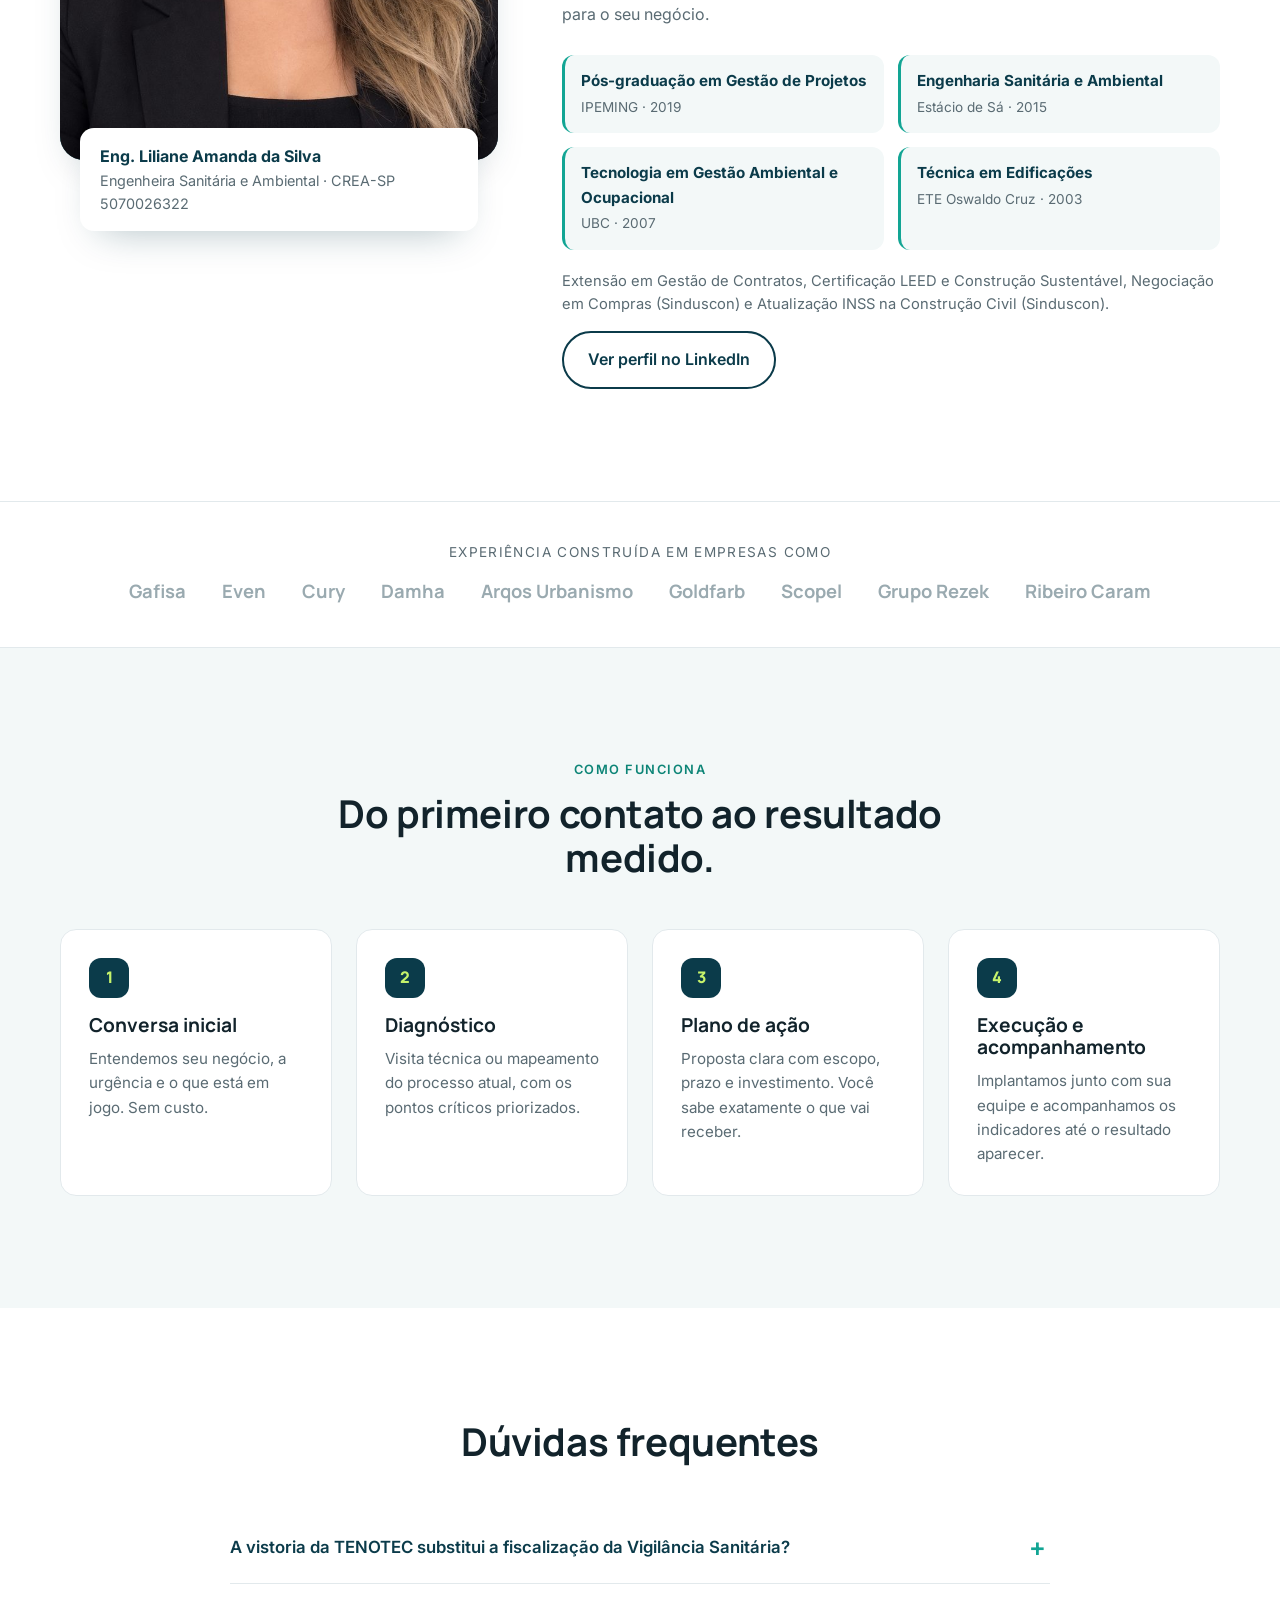
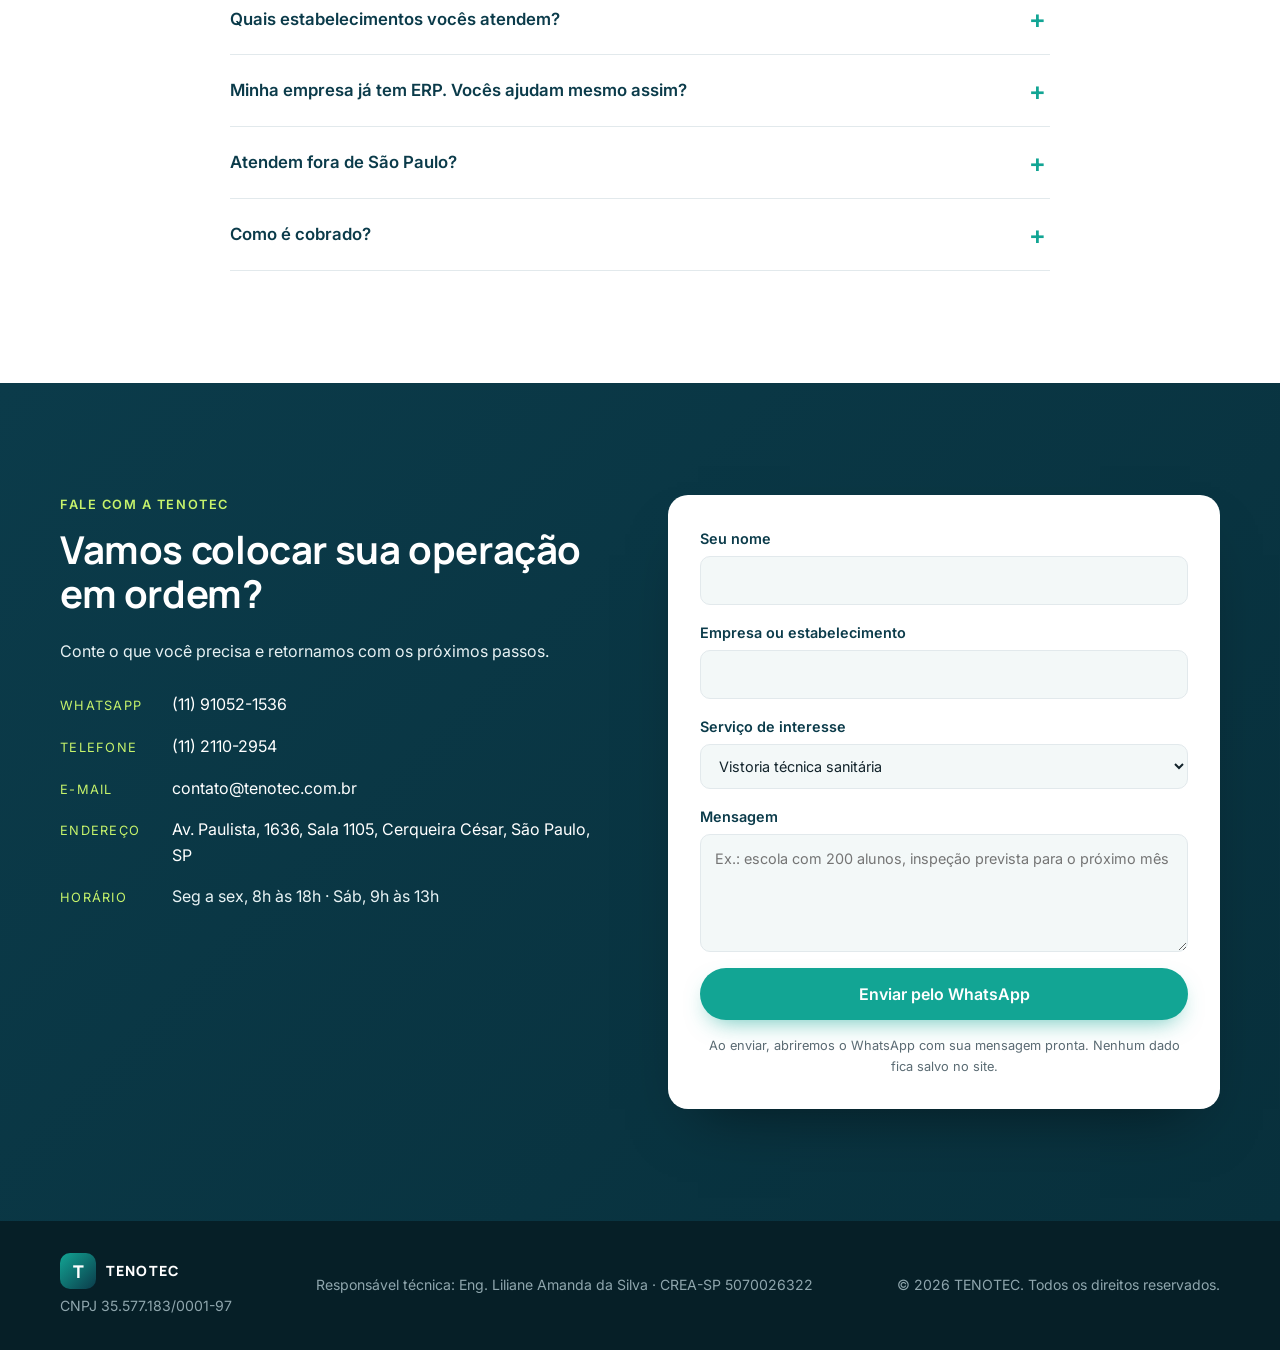
==== commit f901138e: "Adiciona foto da Liliane na seção Sobre Co-Authored-By: Claude Opus 5.5 (1M context) <noreply@anthro" ====
--- a/index.html
+++ b/index.html
@@ -197,7 +197,7 @@
     <div class="container about__grid">
       <div class="about__photo">
         <div class="photo-placeholder" role="img" aria-label="Eng. Liliane Amanda da Silva">
-          <span>LA</span>
+          <img src="liliane.jpg" alt="Eng. Liliane Amanda da Silva" width="900" height="900" loading="lazy">
         </div>
         <div class="about__crea">
           <strong>Eng. Liliane Amanda da Silva</strong>
--- a/styles.css
+++ b/styles.css
@@ -179,7 +179,7 @@
   color: rgba(255,255,255,.9); font-family: var(--font-head); font-weight: 800; font-size: 5rem;
   box-shadow: var(--shadow); overflow: hidden;
 }
-.photo-placeholder img { width: 100%; height: 100%; object-fit: cover; }
+.photo-placeholder img { width: 100%; height: 100%; object-fit: cover; object-position: 50% 20%; }
 .about__crea {
   margin: -32px 20px 0; position: relative; background: #fff; border-radius: 14px; padding: 16px 20px;
   box-shadow: var(--shadow); display: flex; flex-direction: column; font-size: .9rem; color: var(--muted);
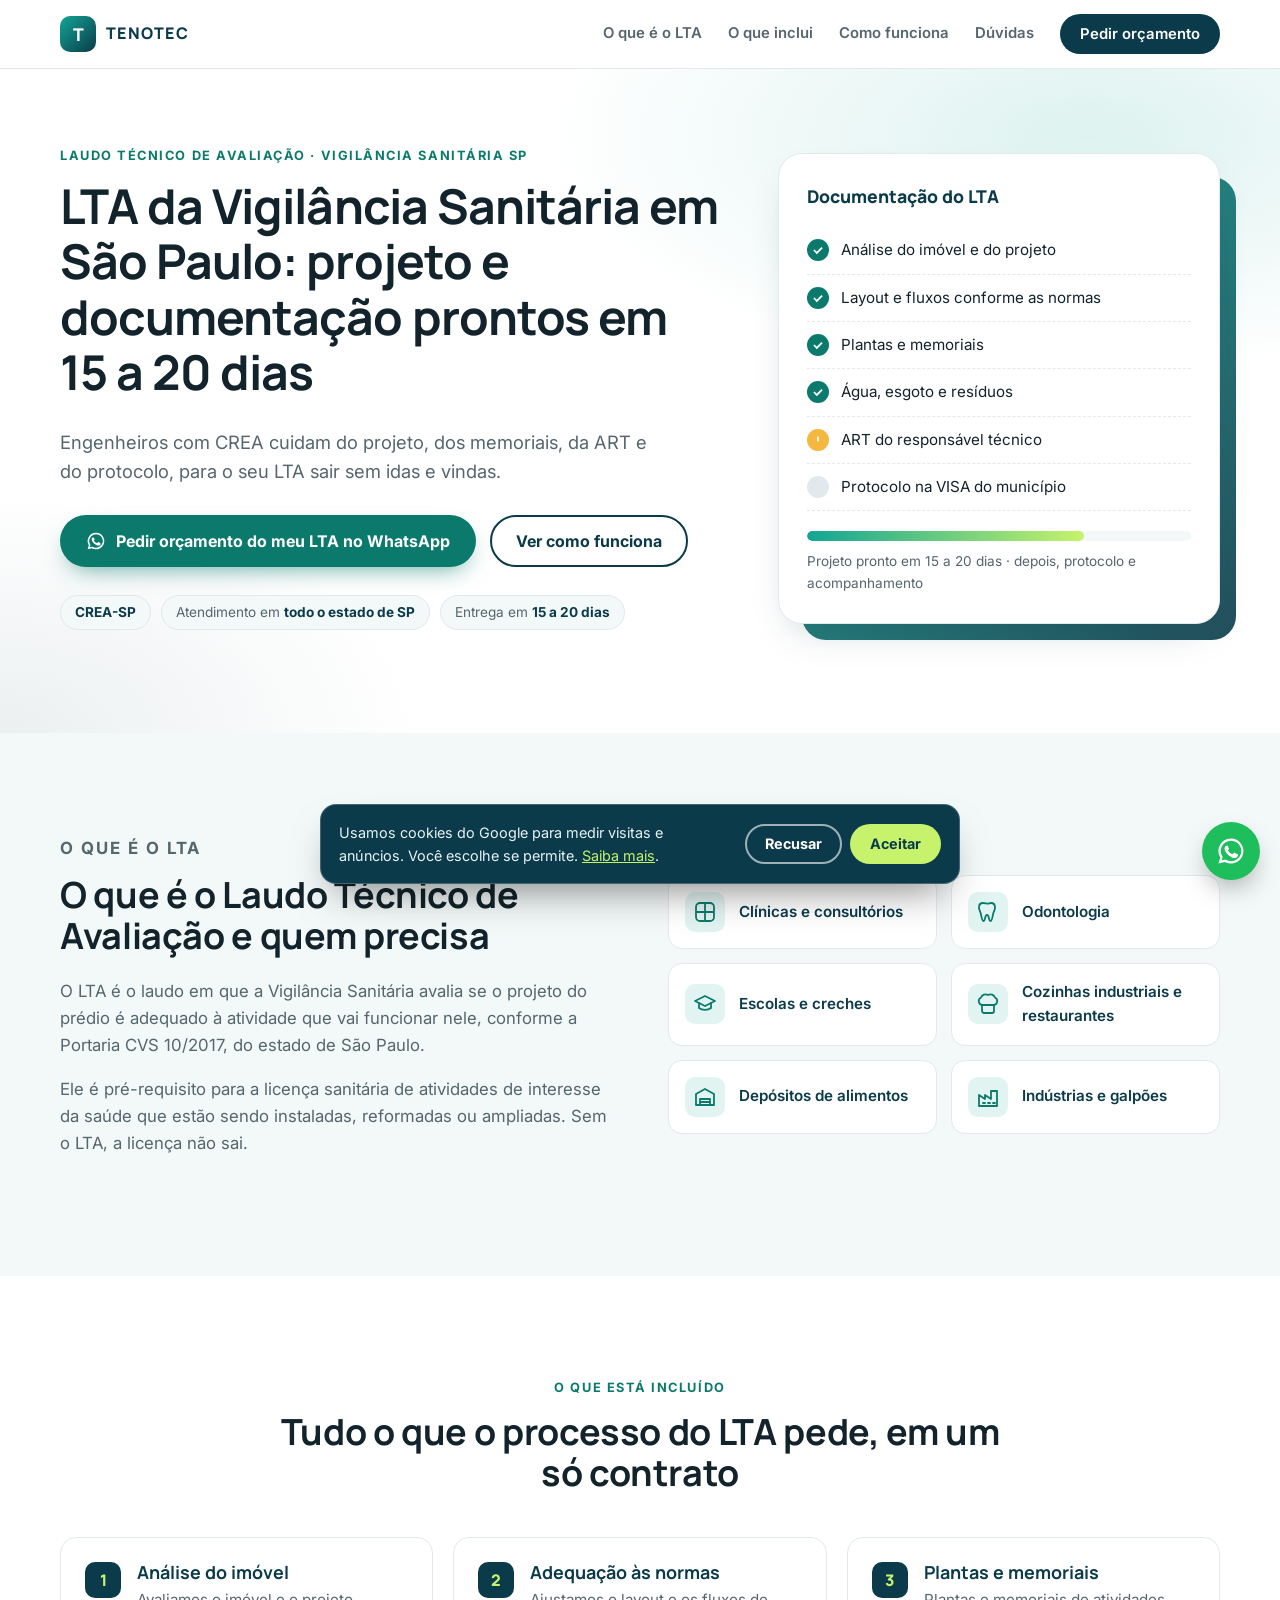
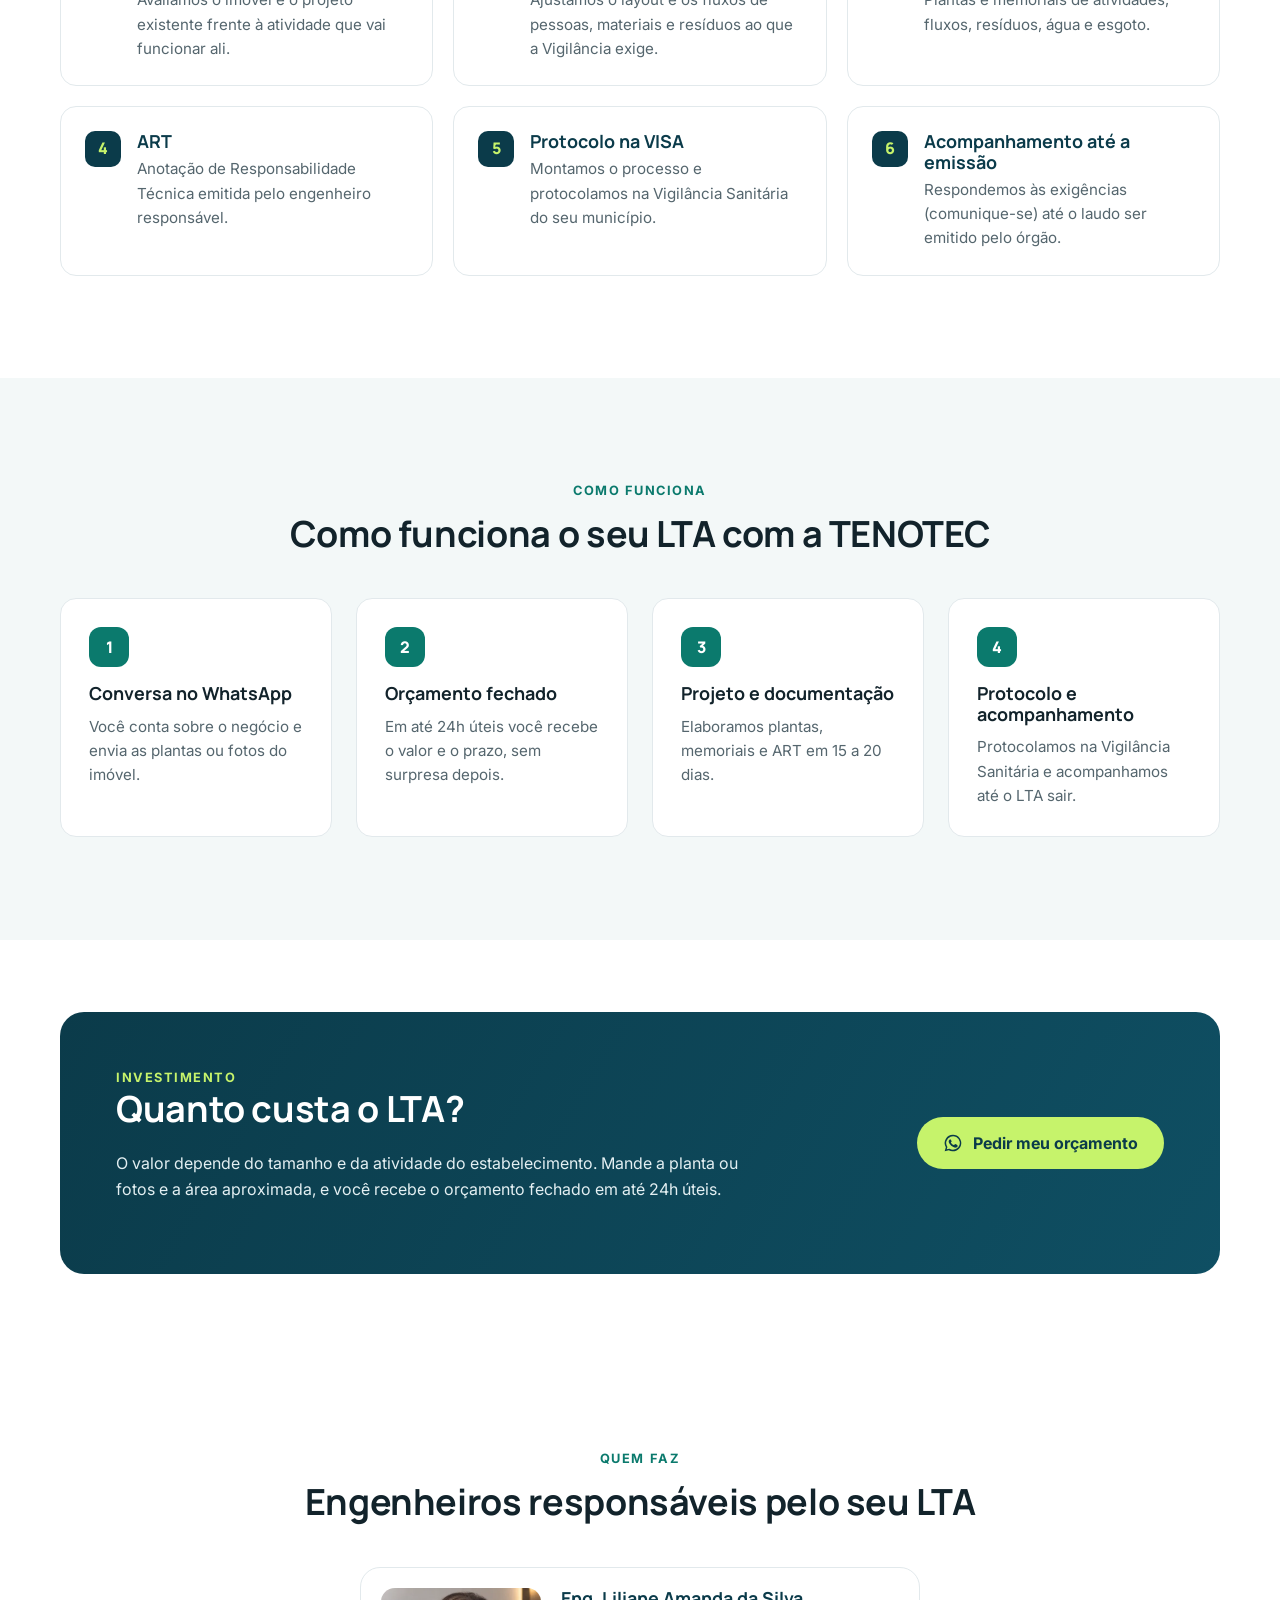
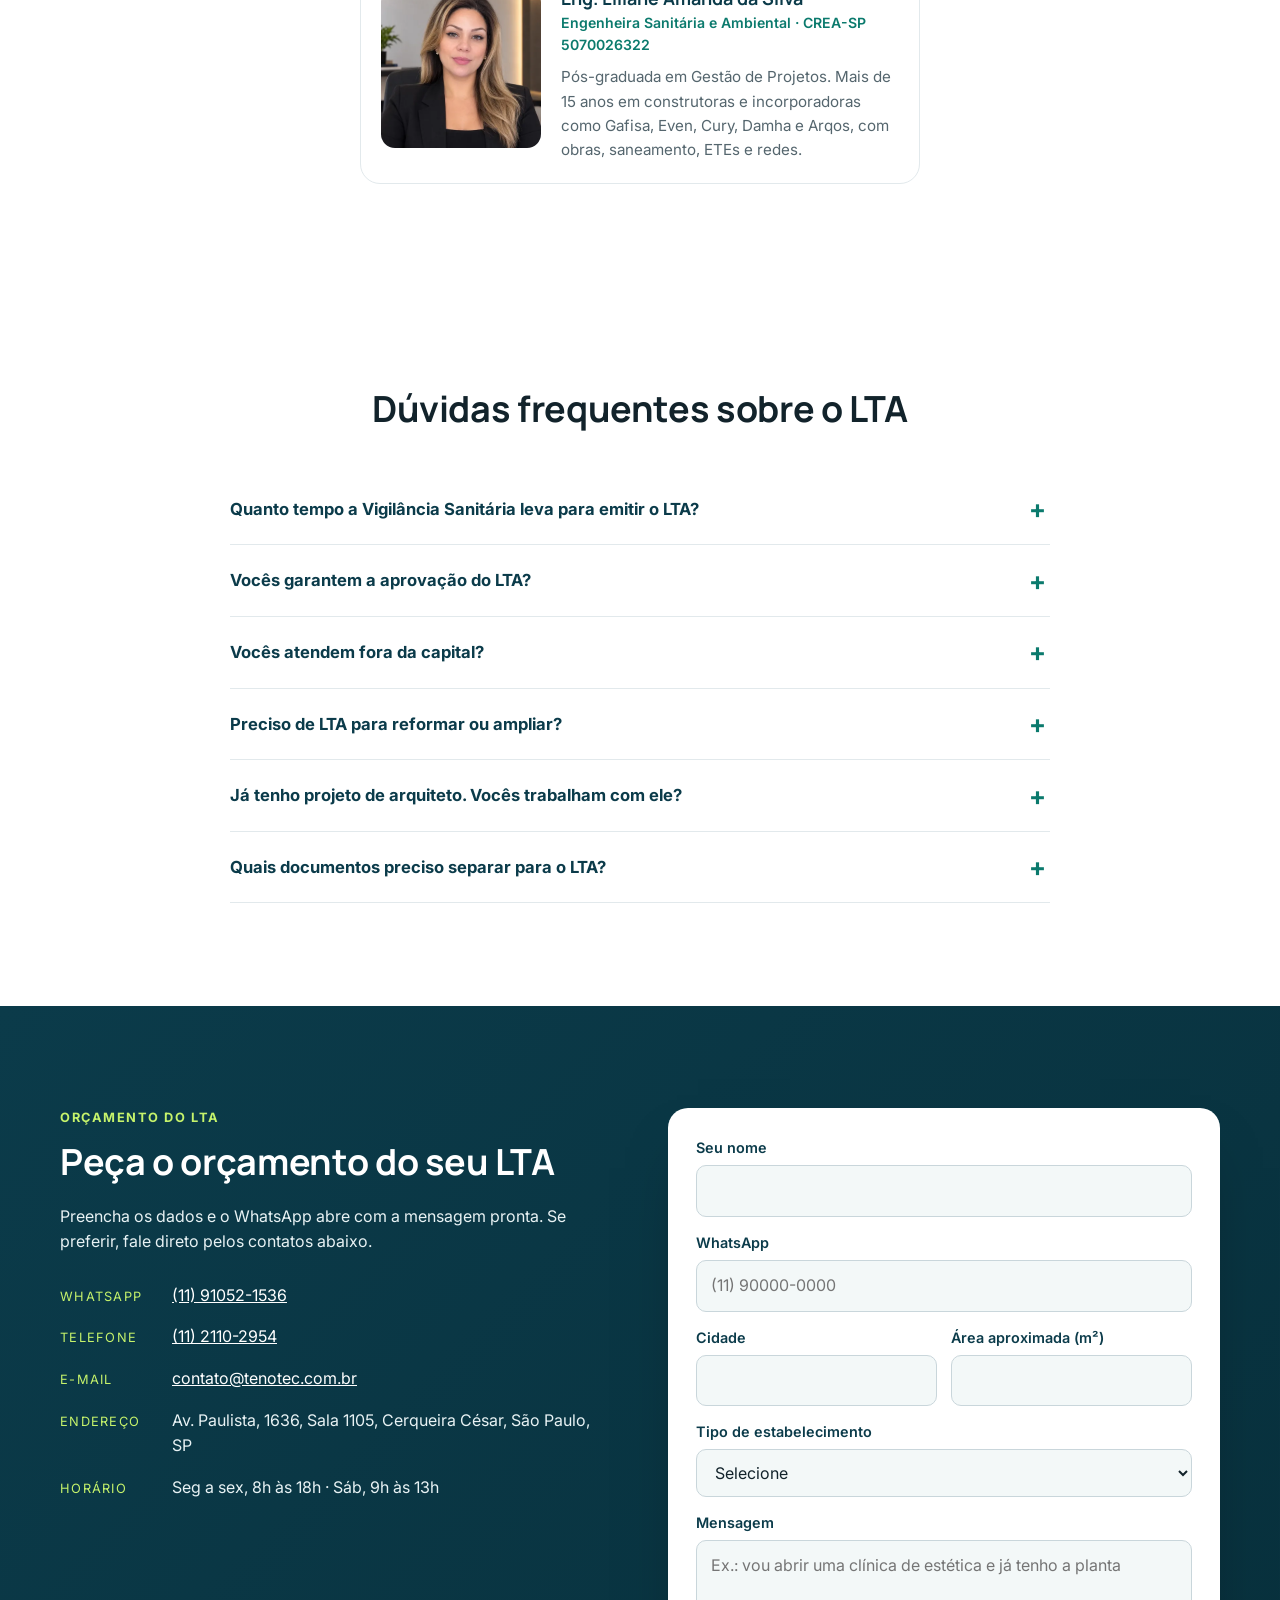
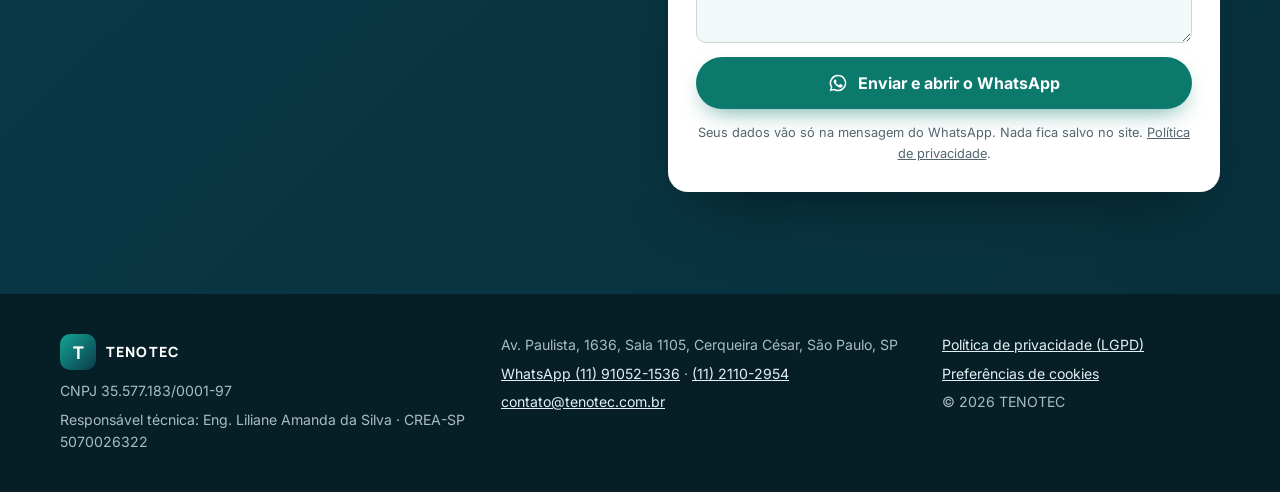
==== commit 691c43e1: "Reescreve a landing page com foco em LTA da Vigilância Sanitária SP - Remove consultoria de processo" ====
--- a/index.html
+++ b/index.html
@@ -3,44 +3,105 @@
 <head>
   <meta charset="utf-8">
   <meta name="viewport" content="width=device-width, initial-scale=1">
-  <title>TENOTEC | Consultoria de Processos, Vistorias Sanitárias e Implantação de ERP</title>
-  <meta name="description" content="Engenharia sanitária e ambiental com a Eng. Liliane Amanda da Silva (CREA-SP 5070026322): consultoria de processos, vistorias técnicas sanitárias para escolas e estabelecimentos e implantação de ERP Sienge, Mega e SAP.">
-  <meta property="og:title" content="TENOTEC | Engenharia, processos e conformidade sanitária">
-  <meta property="og:description" content="Consultoria de processos, vistorias técnicas sanitárias (ANVISA/Vigilância Sanitária) e implantação de ERP Sienge e Mega.">
+  <title>LTA Vigilância Sanitária SP | Laudo Técnico de Avaliação | TENOTEC</title>
+  <meta name="description" content="LTA da Vigilância Sanitária em SP: projeto, memoriais, ART e protocolo feitos por engenheiros com CREA. Documentação pronta em 15 a 20 dias.">
+  <link rel="canonical" href="https://lta.tenotec.com.br/">
+  <meta name="robots" content="index, follow">
+  <meta name="theme-color" content="#0b3b4a">
+
   <meta property="og:type" content="website">
   <meta property="og:locale" content="pt_BR">
-  <meta name="theme-color" content="#0b3b4a">
-  <link rel="icon" href="favicon.svg" type="image/svg+xml">
+  <meta property="og:site_name" content="TENOTEC">
+  <meta property="og:url" content="https://lta.tenotec.com.br/">
+  <meta property="og:title" content="LTA da Vigilância Sanitária em SP | TENOTEC">
+  <meta property="og:description" content="Projeto, memoriais, ART e protocolo do Laudo Técnico de Avaliação feitos por engenheiros com CREA. Documentação em 15 a 20 dias.">
+  <meta property="og:image" content="https://lta.tenotec.com.br/img/og-lta.jpg">
+  <meta property="og:image:width" content="1200">
+  <meta property="og:image:height" content="630">
+  <meta property="og:image:alt" content="TENOTEC: LTA da Vigilância Sanitária em São Paulo">
+  <meta name="twitter:card" content="summary_large_image">
+  <meta name="twitter:title" content="LTA da Vigilância Sanitária em SP | TENOTEC">
+  <meta name="twitter:description" content="Projeto, memoriais, ART e protocolo do LTA feitos por engenheiros com CREA. Documentação em 15 a 20 dias.">
+  <meta name="twitter:image" content="https://lta.tenotec.com.br/img/og-lta.jpg">
+
+  <link rel="icon" href="/favicon.svg" type="image/svg+xml">
   <link rel="preconnect" href="https://fonts.googleapis.com">
   <link rel="preconnect" href="https://fonts.gstatic.com" crossorigin>
-  <link href="https://fonts.googleapis.com/css2?family=Inter:wght@400;500;600;700&family=Manrope:wght@600;700;800&display=swap" rel="stylesheet">
-  <link rel="stylesheet" href="styles.css">
+  <link rel="preload" as="style" href="https://fonts.googleapis.com/css2?family=Inter:wght@400;600;700&family=Manrope:wght@700;800&display=swap" onload="this.onload=null;this.rel='stylesheet'">
+  <noscript><link rel="stylesheet" href="https://fonts.googleapis.com/css2?family=Inter:wght@400;600;700&family=Manrope:wght@700;800&display=swap"></noscript>
+  <link rel="stylesheet" href="/styles.css">
+
+  <!-- IDs do Google ficam em config.js. Sem IDs, nada é carregado. -->
+  <script src="/config.js"></script>
+  <script src="/tracking.js"></script>
+
   <script type="application/ld+json">
   {
     "@context": "https://schema.org",
     "@type": "ProfessionalService",
+    "@id": "https://lta.tenotec.com.br/#empresa",
     "name": "TENOTEC",
-    "description": "Consultoria de processos, vistorias técnicas sanitárias e implantação de sistemas ERP.",
+    "url": "https://lta.tenotec.com.br/",
+    "image": "https://lta.tenotec.com.br/img/og-lta.jpg",
+    "logo": "https://lta.tenotec.com.br/favicon.svg",
+    "description": "Projeto e documentação para o Laudo Técnico de Avaliação (LTA) da Vigilância Sanitária no estado de São Paulo.",
     "telephone": "+55-11-2110-2954",
     "email": "contato@tenotec.com.br",
+    "taxID": "35.577.183/0001-97",
     "address": {
       "@type": "PostalAddress",
-      "streetAddress": "Av. Paulista, 1636 - Sala 1105",
+      "streetAddress": "Av. Paulista, 1636, Sala 1105",
       "addressLocality": "São Paulo",
       "addressRegion": "SP",
       "postalCode": "01310-200",
       "addressCountry": "BR"
     },
-    "founder": {
+    "openingHoursSpecification": [
+      { "@type": "OpeningHoursSpecification", "dayOfWeek": ["Monday", "Tuesday", "Wednesday", "Thursday", "Friday"], "opens": "08:00", "closes": "18:00" },
+      { "@type": "OpeningHoursSpecification", "dayOfWeek": "Saturday", "opens": "09:00", "closes": "13:00" }
+    ],
+    "areaServed": { "@type": "State", "name": "São Paulo (estado)" },
+    "employee": {
       "@type": "Person",
       "name": "Liliane Amanda da Silva",
-      "jobTitle": "Engenheira Sanitária e Ambiental"
+      "jobTitle": "Engenheira Sanitária e Ambiental",
+      "identifier": "CREA-SP 5070026322"
     },
-    "areaServed": "São Paulo e Grande São Paulo"
+    "makesOffer": {
+      "@type": "Offer",
+      "itemOffered": {
+        "@type": "Service",
+        "name": "Laudo Técnico de Avaliação (LTA)",
+        "serviceType": "Projeto e documentação para LTA da Vigilância Sanitária",
+        "areaServed": { "@type": "State", "name": "São Paulo (estado)" }
+      }
+    }
+  }
+  </script>
+  <script type="application/ld+json">
+  {
+    "@context": "https://schema.org",
+    "@type": "FAQPage",
+    "mainEntity": [
+      { "@type": "Question", "name": "Quanto tempo a Vigilância Sanitária leva para emitir o LTA?",
+        "acceptedAnswer": { "@type": "Answer", "text": "Depende do município e da fila de análise do órgão, por isso não prometemos prazo da Vigilância. Nossa parte, o projeto e a documentação, fica pronta em 15 a 20 dias. Depois do protocolo, acompanhamos o processo e respondemos às exigências até a emissão do laudo." } },
+      { "@type": "Question", "name": "Vocês garantem a aprovação do LTA?",
+        "acceptedAnswer": { "@type": "Answer", "text": "Não. Quem analisa e emite o Laudo Técnico de Avaliação é a Vigilância Sanitária, estadual ou municipal. Garantimos projeto e documentação feitos conforme as normas e o atendimento a todas as exigências do processo." } },
+      { "@type": "Question", "name": "Vocês atendem fora da capital?",
+        "acceptedAnswer": { "@type": "Answer", "text": "Sim. Atendemos todo o estado de São Paulo. Boa parte do trabalho é feita a partir de plantas e fotos, e fazemos visita presencial quando o caso pede." } },
+      { "@type": "Question", "name": "Preciso de LTA para reformar ou ampliar?",
+        "acceptedAnswer": { "@type": "Answer", "text": "Na maioria dos casos, sim. Para atividades de interesse da saúde, o LTA é exigido na instalação, na reforma e na ampliação do estabelecimento. Conte o que vai mudar no imóvel e dizemos se o seu caso precisa." } },
+      { "@type": "Question", "name": "Já tenho projeto de arquiteto. Vocês trabalham com ele?",
+        "acceptedAnswer": { "@type": "Answer", "text": "Sim. Partimos do projeto existente e fazemos as adequações de layout e fluxos que a Vigilância exige, além dos memoriais, da ART e do protocolo. Arquitetos e contadores também nos indicam para cuidar dessa parte." } },
+      { "@type": "Question", "name": "Quais documentos preciso separar para o LTA?",
+        "acceptedAnswer": { "@type": "Answer", "text": "Para o orçamento, basta a planta do imóvel (se tiver) ou fotos dos ambientes, o endereço, a área aproximada e a atividade do negócio. Para o processo, pedimos CNPJ e CNAE, dados do imóvel e a descrição do que funciona em cada ambiente. Enviamos a lista completa junto com o orçamento." } }
+    ]
   }
   </script>
 </head>
-<body>
+<body data-segmento="" data-cidade="">
+
+<a class="skip-link" href="#conteudo">Pular para o conteúdo</a>
 
 <header class="topbar" id="topo">
   <div class="container topbar__inner">
@@ -49,286 +110,329 @@
       <span class="brand__name">TENOTEC</span>
     </a>
     <nav class="nav" aria-label="Principal">
-      <a href="#servicos">Serviços</a>
-      <a href="#sobre">Sobre</a>
+      <a href="#o-que-e">O que é o LTA</a>
+      <a href="#incluido">O que inclui</a>
       <a href="#como-funciona">Como funciona</a>
       <a href="#faq">Dúvidas</a>
-      <a href="#contato" class="btn btn--small">Fale conosco</a>
+      <a href="#orcamento" class="btn btn--small">Pedir orçamento</a>
     </nav>
-    <button class="menu-toggle" aria-label="Abrir menu" aria-expanded="false" aria-controls="mobile-nav">
+    <button class="menu-toggle" type="button" aria-label="Abrir menu" aria-expanded="false" aria-controls="mobile-nav">
       <span></span><span></span><span></span>
     </button>
   </div>
   <nav class="mobile-nav" id="mobile-nav" aria-label="Menu">
-    <a href="#servicos">Serviços</a>
-    <a href="#sobre">Sobre</a>
+    <a href="#o-que-e">O que é o LTA</a>
+    <a href="#incluido">O que inclui</a>
     <a href="#como-funciona">Como funciona</a>
+    <a href="#investimento">Investimento</a>
     <a href="#faq">Dúvidas</a>
-    <a href="#contato">Fale conosco</a>
+    <a href="#orcamento">Pedir orçamento</a>
   </nav>
 </header>
 
-<main>
-
-  <!-- HERO -->
+<main id="conteudo">
+
+  <!-- 1. HERO -->
   <section class="hero">
     <div class="container hero__grid">
       <div class="hero__text">
-        <p class="eyebrow">Engenharia sanitária, processos e sistemas</p>
-        <h1>Sua empresa em conformidade, organizada e rodando no sistema certo.</h1>
-        <p class="lead">A TENOTEC une engenharia sanitária e ambiental com mais de 15 anos de gestão de processos em construtoras e incorporadoras. Fazemos a vistoria técnica que prepara sua escola ou estabelecimento para a Vigilância Sanitária, redesenhamos seus fluxos e implantamos o ERP que sustenta tudo isso.</p>
+        <p class="eyebrow">Laudo Técnico de Avaliação · Vigilância Sanitária SP</p>
+        <h1>LTA da Vigilância Sanitária em São Paulo: projeto e documentação prontos em 15 a 20 dias</h1>
+        <p class="lead">Engenheiros com CREA cuidam do projeto, dos memoriais, da ART e do protocolo, para o seu LTA sair sem idas e vindas.</p>
         <div class="hero__cta">
-          <a class="btn btn--primary js-wa" href="https://wa.me/5511910521536?text=Ol%C3%A1%2C%20vim%20pelo%20site%20da%20TENOTEC%20e%20gostaria%20de%20um%20diagn%C3%B3stico." target="_blank" rel="noopener">
-            <svg viewBox="0 0 24 24" aria-hidden="true"><path d="M12 2a10 10 0 0 0-8.6 15.1L2 22l5-1.3A10 10 0 1 0 12 2Zm0 18.2a8.2 8.2 0 0 1-4.2-1.2l-.3-.2-3 .8.8-2.9-.2-.3A8.2 8.2 0 1 1 12 20.2Zm4.5-6.1c-.2-.1-1.5-.7-1.7-.8-.2-.1-.4-.1-.6.1l-.8 1c-.1.2-.3.2-.5.1a6.7 6.7 0 0 1-3.3-2.9c-.2-.4.2-.4.7-1.3.1-.2 0-.3 0-.4l-.8-1.8c-.2-.5-.4-.4-.6-.4h-.5a1 1 0 0 0-.7.3 3 3 0 0 0-.9 2.2 5.2 5.2 0 0 0 1.1 2.7 11.8 11.8 0 0 0 4.5 4c1.7.7 2.3.8 3.2.6a2.7 2.7 0 0 0 1.8-1.3 2.2 2.2 0 0 0 .2-1.3c-.1-.1-.3-.2-.5-.3Z"/></svg>
-            Pedir diagnóstico gratuito
+          <a class="btn btn--primary" href="https://wa.me/5511910521536" data-wa data-cta="hero" target="_blank" rel="noopener">
+            <svg viewBox="0 0 24 24" aria-hidden="true"><use href="#i-wa"/></svg>
+            Pedir orçamento do meu LTA no WhatsApp
           </a>
-          <a class="btn btn--ghost" href="#servicos">Ver serviços</a>
-        </div>
-        <ul class="hero__badges" aria-label="Credenciais">
-          <li><strong>CREA-SP</strong> 5070026322</li>
-          <li><strong>+15 anos</strong> em processos e suprimentos</li>
-          <li><strong>Sienge · Mega · SAP</strong></li>
+          <a class="btn btn--ghost" href="#como-funciona">Ver como funciona</a>
+        </div>
+        <ul class="hero__badges" aria-label="Diferenciais">
+          <li><strong>CREA-SP</strong></li>
+          <li>Atendimento em <strong>todo o estado de SP</strong></li>
+          <li>Entrega em <strong>15 a 20 dias</strong></li>
         </ul>
       </div>
       <div class="hero__card" aria-hidden="true">
         <div class="checklist">
-          <p class="checklist__title">Checklist de vistoria</p>
+          <p class="checklist__title">Documentação do LTA</p>
           <ul>
-            <li class="ok">Manual de Boas Práticas</li>
-            <li class="ok">POPs de higienização</li>
-            <li class="ok">Potabilidade e limpeza de reservatórios</li>
-            <li class="ok">Controle integrado de pragas</li>
-            <li class="warn">Fluxo de resíduos e área de lixo</li>
-            <li class="todo">Layout da cozinha e circulação</li>
+            <li class="ok">Análise do imóvel e do projeto</li>
+            <li class="ok">Layout e fluxos conforme as normas</li>
+            <li class="ok">Plantas e memoriais</li>
+            <li class="ok">Água, esgoto e resíduos</li>
+            <li class="warn">ART do responsável técnico</li>
+            <li class="todo">Protocolo na VISA do município</li>
           </ul>
           <div class="checklist__bar"><span style="width:72%"></span></div>
-          <p class="checklist__foot">72% adequado · plano de ação em 5 itens</p>
-        </div>
-      </div>
-    </div>
-  </section>
-
-  <!-- PROBLEMAS -->
-  <section class="pains">
+          <p class="checklist__foot">Projeto pronto em 15 a 20 dias · depois, protocolo e acompanhamento</p>
+        </div>
+      </div>
+    </div>
+  </section>
+
+  <!-- 2. O QUE É -->
+  <section class="what" id="o-que-e">
+    <div class="container what__grid">
+      <div>
+        <p class="eyebrow">O que é o LTA</p>
+        <h2>O que é o Laudo Técnico de Avaliação e quem precisa</h2>
+        <p>O LTA é o laudo em que a Vigilância Sanitária avalia se o projeto do prédio é adequado à atividade que vai funcionar nele, conforme a Portaria CVS 10/2017, do estado de São Paulo.</p>
+        <p>Ele é pré-requisito para a licença sanitária de atividades de interesse da saúde que estão sendo instaladas, reformadas ou ampliadas. Sem o LTA, a licença não sai.</p>
+      </div>
+      <ul class="segments" aria-label="Estabelecimentos que precisam de LTA">
+        <li><svg viewBox="0 0 24 24" aria-hidden="true"><path d="M12 4v16M4 12h16"/><rect x="3" y="3" width="18" height="18" rx="4"/></svg>Clínicas e consultórios</li>
+        <li><svg viewBox="0 0 24 24" aria-hidden="true"><path d="M7 3c-2.5 0-4 2-4 4.5 0 3 1.5 4 2 7 .5 3 1 6.5 2.5 6.5S9 17 10 15.5c.5-.8 1.5-.8 2 0 1 1.5 1 5.5 2.5 5.5s2-3.5 2.5-6.5c.5-3 2-4 2-7C19 5 17.5 3 15 3c-1.5 0-2 .7-3 .7S8.5 3 7 3z"/></svg>Odontologia</li>
+        <li><svg viewBox="0 0 24 24" aria-hidden="true"><path d="M2 9l10-5 10 5-10 5z"/><path d="M6 11v5c3 2.5 9 2.5 12 0v-5"/></svg>Escolas e creches</li>
+        <li><svg viewBox="0 0 24 24" aria-hidden="true"><path d="M6 13h12v6a2 2 0 0 1-2 2H8a2 2 0 0 1-2-2z"/><path d="M6 13a4 4 0 0 1-1-7.5A5 5 0 0 1 12 3a5 5 0 0 1 7 2.5A4 4 0 0 1 18 13"/></svg>Cozinhas industriais e restaurantes</li>
+        <li><svg viewBox="0 0 24 24" aria-hidden="true"><path d="M3 9l9-5 9 5v11H3z"/><path d="M7 20v-6h10v6M7 17h10"/></svg>Depósitos de alimentos</li>
+        <li><svg viewBox="0 0 24 24" aria-hidden="true"><path d="M3 21V10l6 4V10l6 4V6h6v15z"/><path d="M7 18h2M12 18h2M17 18h2"/></svg>Indústrias e galpões</li>
+      </ul>
+    </div>
+  </section>
+
+  <!-- 3. O QUE ESTÁ INCLUÍDO -->
+  <section class="services" id="incluido">
     <div class="container">
-      <h2 class="section-title">Reconhece alguma dessas situações?</h2>
-      <div class="pains__grid">
-        <div class="pain"><span class="pain__icon">!</span><p>A Vigilância Sanitária vai visitar e você não sabe se a escola, a cozinha ou a clínica vai passar.</p></div>
-        <div class="pain"><span class="pain__icon">!</span><p>Compras, contratos e pagamentos dependem de planilhas e de quem "sabe como faz".</p></div>
-        <div class="pain"><span class="pain__icon">!</span><p>O ERP foi comprado, mas a equipe ainda trabalha por fora dele e os números não batem.</p></div>
-        <div class="pain"><span class="pain__icon">!</span><p>Ninguém sabe dizer quanto se economiza ou se perde em cada contratação.</p></div>
-      </div>
-    </div>
-  </section>
-
-  <!-- SERVIÇOS -->
-  <section class="services" id="servicos">
-    <div class="container">
-      <p class="eyebrow center">O que fazemos</p>
-      <h2 class="section-title">Três frentes, um mesmo objetivo: operação segura e eficiente.</h2>
-
-      <div class="services__grid">
-        <article class="service">
-          <div class="service__icon" aria-hidden="true">
-            <svg viewBox="0 0 24 24"><path d="M9 11l2 2 4-4M12 3l7 3v5c0 4.5-3 8.5-7 10-4-1.5-7-5.5-7-10V6l7-3z"/></svg>
-          </div>
-          <h3>Vistorias técnicas sanitárias</h3>
-          <p>Vistoria preventiva conduzida por engenheira sanitária para que seu estabelecimento esteja pronto antes da fiscalização da Vigilância Sanitária, seguindo as normas da ANVISA.</p>
-          <ul class="ticks">
-            <li>Escolas, creches e berçários</li>
-            <li>Restaurantes, cozinhas industriais e cantinas</li>
-            <li>Clínicas, consultórios e academias</li>
-            <li>Comércios, condomínios e indústrias</li>
-            <li>Relatório técnico com fotos e plano de ação</li>
-            <li>Apoio na elaboração de Manual de Boas Práticas e POPs</li>
-          </ul>
-          <a class="service__link" href="#contato" data-servico="Vistoria técnica sanitária">Agendar vistoria →</a>
-        </article>
-
-        <article class="service service--featured">
-          <div class="service__icon" aria-hidden="true">
-            <svg viewBox="0 0 24 24"><path d="M4 6h6v4H4zM14 14h6v4h-6zM14 6h6v4h-6zM7 10v6h7M17 10v4"/></svg>
-          </div>
-          <h3>Consultoria de processos</h3>
-          <p>Mapeamos como sua empresa funciona hoje, desenhamos o fluxo ideal e implantamos com a equipe, com indicadores para medir o resultado.</p>
-          <ul class="ticks">
-            <li>Mapeamento e redesenho de fluxos</li>
-            <li>Estruturação do departamento de Suprimentos</li>
-            <li>Homologação e cadastro de fornecedores</li>
-            <li>Gestão de contratos, riscos e compliance</li>
-            <li>Indicadores KPI, SLA, TCO e Savings</li>
-            <li>Apoio em PBQP-H, LEED e AQUA-HQE</li>
-          </ul>
-          <a class="service__link" href="#contato" data-servico="Consultoria de processos">Quero um diagnóstico →</a>
-        </article>
-
-        <article class="service">
-          <div class="service__icon" aria-hidden="true">
-            <svg viewBox="0 0 24 24"><path d="M3 5h18v11H3zM8 20h8M12 16v4M7 12l3-3 2 2 4-4"/></svg>
-          </div>
-          <h3>Implantação de ERP</h3>
-          <p>Quem implanta já usou o sistema por anos no dia a dia de obra. Configuramos o ERP para refletir seus processos, e não o contrário.</p>
-          <ul class="ticks">
-            <li>Sienge, Mega e SAP</li>
-            <li>Parametrização de suprimentos, contratos e almoxarifado</li>
-            <li>Integração com financeiro e controladoria</li>
-            <li>Regras fiscais nas contratações</li>
-            <li>Treinamento das equipes</li>
-            <li>Acompanhamento pós-implantação</li>
-          </ul>
-          <a class="service__link" href="#contato" data-servico="Implantação de ERP">Falar sobre meu sistema →</a>
-        </article>
-      </div>
-    </div>
-  </section>
-
-  <!-- NÚMEROS -->
-  <section class="stats">
-    <div class="container stats__grid">
-      <div class="stat"><span class="stat__num">15+</span><span class="stat__label">anos em processos, suprimentos e obras</span></div>
-      <div class="stat"><span class="stat__num">12</span><span class="stat__label">construtoras, incorporadoras e consultorias na trajetória</span></div>
-      <div class="stat"><span class="stat__num">3</span><span class="stat__label">departamentos de Suprimentos implantados do zero</span></div>
-      <div class="stat"><span class="stat__num">3</span><span class="stat__label">ERPs dominados: Sienge, Mega e SAP</span></div>
-    </div>
-  </section>
-
-  <!-- SOBRE -->
-  <section class="about" id="sobre">
-    <div class="container about__grid">
-      <div class="about__photo">
-        <div class="photo-placeholder" role="img" aria-label="Eng. Liliane Amanda da Silva">
-          <img src="liliane.jpg" alt="Eng. Liliane Amanda da Silva" width="900" height="900" loading="lazy">
-        </div>
-        <div class="about__crea">
-          <strong>Eng. Liliane Amanda da Silva</strong>
-          <span>Engenheira Sanitária e Ambiental · CREA-SP 5070026322</span>
-        </div>
-      </div>
-      <div class="about__text">
-        <p class="eyebrow">Quem conduz o seu projeto</p>
-        <h2>Engenharia de campo com visão de gestão.</h2>
-        <p>Liliane é Engenheira Sanitária e Ambiental, Técnica em Edificações e pós-graduada em Gestão de Projetos. Construiu a carreira dentro de construtoras e incorporadoras como Gafisa, Even, Cury, Damha Urbanizadora e Arqos Urbanismo, atuando em obras verticais, loteamentos, habitação de interesse social, empreendimentos logísticos e redes de saneamento (ETEs, elevatórias, redes e drenagem).</p>
-        <p>Nos últimos anos liderou a implantação de departamentos de Suprimentos do zero, desenhando fluxos, políticas de compliance e indicadores, e integrando tudo ao ERP Sienge e Mega. Também reestruturou a manutenção predial de uma rede nacional de clínicas. É essa combinação de norma técnica, processo e sistema que a TENOTEC leva para o seu negócio.</p>
-        <div class="edu">
-          <div><strong>Pós-graduação em Gestão de Projetos</strong><span>IPEMING · 2019</span></div>
-          <div><strong>Engenharia Sanitária e Ambiental</strong><span>Estácio de Sá · 2015</span></div>
-          <div><strong>Tecnologia em Gestão Ambiental e Ocupacional</strong><span>UBC · 2007</span></div>
-          <div><strong>Técnica em Edificações</strong><span>ETE Oswaldo Cruz · 2003</span></div>
-        </div>
-        <p class="extras">Extensão em Gestão de Contratos, Certificação LEED e Construção Sustentável, Negociação em Compras (Sinduscon) e Atualização INSS na Construção Civil (Sinduscon).</p>
-        <a class="btn btn--ghost" href="https://www.linkedin.com/in/liliane-amanda-da-silva-173a9626/" target="_blank" rel="noopener">Ver perfil no LinkedIn</a>
-      </div>
-    </div>
-  </section>
-
-  <!-- TRAJETÓRIA -->
-  <section class="logos">
-    <div class="container">
-      <p class="logos__title">Experiência construída em empresas como</p>
-      <ul class="logos__list">
-        <li>Gafisa</li><li>Even</li><li>Cury</li><li>Damha</li><li>Arqos Urbanismo</li><li>Goldfarb</li><li>Scopel</li><li>Grupo Rezek</li><li>Ribeiro Caram</li>
-      </ul>
-    </div>
-  </section>
-
-  <!-- COMO FUNCIONA -->
+      <p class="eyebrow center">O que está incluído</p>
+      <h2 class="section-title">Tudo o que o processo do LTA pede, em um só contrato</h2>
+      <ol class="included">
+        <li><span class="included__n">1</span><div><h3>Análise do imóvel</h3><p>Avaliamos o imóvel e o projeto existente frente à atividade que vai funcionar ali.</p></div></li>
+        <li><span class="included__n">2</span><div><h3>Adequação às normas</h3><p>Ajustamos o layout e os fluxos de pessoas, materiais e resíduos ao que a Vigilância exige.</p></div></li>
+        <li><span class="included__n">3</span><div><h3>Plantas e memoriais</h3><p>Plantas e memoriais de atividades, fluxos, resíduos, água e esgoto.</p></div></li>
+        <li><span class="included__n">4</span><div><h3>ART</h3><p>Anotação de Responsabilidade Técnica emitida pelo engenheiro responsável.</p></div></li>
+        <li><span class="included__n">5</span><div><h3>Protocolo na VISA</h3><p>Montamos o processo e protocolamos na Vigilância Sanitária do seu município.</p></div></li>
+        <li><span class="included__n">6</span><div><h3>Acompanhamento até a emissão</h3><p>Respondemos às exigências (comunique-se) até o laudo ser emitido pelo órgão.</p></div></li>
+      </ol>
+      <!-- PENDENTE: confirmar a garantia com a TENOTEC antes de exibir -->
+      <p class="guarantee pending" data-pending="Garantia de ajustes sem custo">
+        <svg viewBox="0 0 24 24" aria-hidden="true"><path d="M9 11l2 2 4-4M12 3l7 3v5c0 4.5-3 8.5-7 10-4-1.5-7-5.5-7-10V6l7-3z"/></svg>
+        Se a Vigilância pedir ajustes no projeto que entregamos, fazemos sem custo adicional.
+      </p>
+    </div>
+  </section>
+
+  <!-- 4. COMO FUNCIONA -->
   <section class="steps" id="como-funciona">
     <div class="container">
       <p class="eyebrow center">Como funciona</p>
-      <h2 class="section-title">Do primeiro contato ao resultado medido.</h2>
+      <h2 class="section-title">Como funciona o seu LTA com a TENOTEC</h2>
       <ol class="steps__list">
-        <li><span class="step__n">1</span><h3>Conversa inicial</h3><p>Entendemos seu negócio, a urgência e o que está em jogo. Sem custo.</p></li>
-        <li><span class="step__n">2</span><h3>Diagnóstico</h3><p>Visita técnica ou mapeamento do processo atual, com os pontos críticos priorizados.</p></li>
-        <li><span class="step__n">3</span><h3>Plano de ação</h3><p>Proposta clara com escopo, prazo e investimento. Você sabe exatamente o que vai receber.</p></li>
-        <li><span class="step__n">4</span><h3>Execução e acompanhamento</h3><p>Implantamos junto com sua equipe e acompanhamos os indicadores até o resultado aparecer.</p></li>
+        <li><span class="step__n">1</span><h3>Conversa no WhatsApp</h3><p>Você conta sobre o negócio e envia as plantas ou fotos do imóvel.</p></li>
+        <li><span class="step__n">2</span><h3>Orçamento fechado</h3><p>Em até 24h úteis você recebe o valor e o prazo, sem surpresa depois.</p></li>
+        <li><span class="step__n">3</span><h3>Projeto e documentação</h3><p>Elaboramos plantas, memoriais e ART em 15 a 20 dias.</p></li>
+        <li><span class="step__n">4</span><h3>Protocolo e acompanhamento</h3><p>Protocolamos na Vigilância Sanitária e acompanhamos até o LTA sair.</p></li>
       </ol>
     </div>
   </section>
 
-  <!-- FAQ -->
+  <!-- 5. INVESTIMENTO -->
+  <section class="invest" id="investimento">
+    <div class="container invest__box">
+      <div>
+        <p class="eyebrow light">Investimento</p>
+        <h2>Quanto custa o LTA?</h2>
+        <p>O valor depende do tamanho e da atividade do estabelecimento. Mande a planta ou fotos e a área aproximada, e você recebe o orçamento fechado em até 24h úteis.</p>
+        <!-- PENDENTE: confirmar preço e forma de pagamento com a TENOTEC antes de exibir -->
+        <ul class="invest__list">
+          <li class="pending" data-pending="Preço a partir de">Consultórios a partir de <strong>R$ 3.000</strong>.</li>
+          <li class="pending" data-pending="Forma de pagamento">Pagamento em duas partes: <strong>50% na contratação e 50% na entrega</strong>.</li>
+        </ul>
+      </div>
+      <a class="btn btn--lime" href="https://wa.me/5511910521536" data-wa data-cta="investimento" target="_blank" rel="noopener">
+        <svg viewBox="0 0 24 24" aria-hidden="true"><use href="#i-wa"/></svg>
+        Pedir meu orçamento
+      </a>
+    </div>
+  </section>
+
+  <!-- 6. QUEM FAZ -->
+  <section class="team" id="quem-faz">
+    <div class="container">
+      <p class="eyebrow center">Quem faz</p>
+      <h2 class="section-title">Engenheiros responsáveis pelo seu LTA</h2>
+      <div class="team__grid">
+        <article class="person">
+          <picture>
+            <source srcset="/img/liliane.webp" type="image/webp">
+            <img src="/liliane.jpg" alt="Eng. Liliane Amanda da Silva" width="480" height="480" loading="lazy" decoding="async">
+          </picture>
+          <div class="person__body">
+            <h3>Eng. Liliane Amanda da Silva</h3>
+            <p class="person__role">Engenheira Sanitária e Ambiental · CREA-SP 5070026322</p>
+            <p>Pós-graduada em Gestão de Projetos. Mais de 15 anos em construtoras e incorporadoras como Gafisa, Even, Cury, Damha e Arqos, com obras, saneamento, ETEs e redes.</p>
+          </div>
+        </article>
+        <!-- PENDENTE: foto, formação, CREA e experiência do Marcelo -->
+        <article class="person pending" data-pending="Segundo engenheiro">
+          <div class="person__photo-placeholder" role="img" aria-label="Foto do engenheiro">M</div>
+          <div class="person__body">
+            <h3>Eng. Marcelo [sobrenome]</h3>
+            <p class="person__role">[Formação] · CREA-SP [número]</p>
+            <p>[Duas linhas sobre a experiência.]</p>
+          </div>
+        </article>
+      </div>
+    </div>
+  </section>
+
+  <!-- 7. PROVA SOCIAL (PENDENTE: depoimentos reais) -->
+  <section class="proof pending" data-pending="Depoimentos e projetos atendidos" id="depoimentos">
+    <div class="container">
+      <p class="eyebrow center">Quem já fez o LTA com a gente</p>
+      <h2 class="section-title">O que dizem nossos clientes</h2>
+      <div class="proof__grid">
+        <figure class="quote"><blockquote>"[Depoimento real do cliente.]"</blockquote><figcaption><strong>[Nome]</strong>, [tipo de estabelecimento], [cidade]</figcaption></figure>
+        <figure class="quote"><blockquote>"[Depoimento real do cliente.]"</blockquote><figcaption><strong>[Nome]</strong>, [tipo de estabelecimento], [cidade]</figcaption></figure>
+        <figure class="quote"><blockquote>"[Depoimento real do cliente.]"</blockquote><figcaption><strong>[Nome]</strong>, [tipo de estabelecimento], [cidade]</figcaption></figure>
+      </div>
+      <ul class="projects" aria-label="Projetos atendidos">
+        <li>[Clínica odontológica · cidade]</li>
+        <li>[Escola infantil · cidade]</li>
+        <li>[Cozinha industrial · cidade]</li>
+      </ul>
+    </div>
+  </section>
+
+  <!-- 8. FAQ -->
   <section class="faq" id="faq">
     <div class="container faq__inner">
-      <h2 class="section-title">Dúvidas frequentes</h2>
-      <details>
-        <summary>A vistoria da TENOTEC substitui a fiscalização da Vigilância Sanitária?</summary>
-        <p>Não. A fiscalização é feita pelo órgão público. A nossa vistoria é técnica e preventiva: identifica o que está fora das normas, orienta as correções e deixa a documentação pronta para que a inspeção oficial transcorra sem surpresas.</p>
-      </details>
-      <details>
-        <summary>Quais estabelecimentos vocês atendem?</summary>
-        <p>Escolas, creches, restaurantes, cozinhas industriais, clínicas, academias, comércios, condomínios e pequenas indústrias. Se o seu negócio passa por licença sanitária, fale conosco.</p>
-      </details>
-      <details>
-        <summary>Minha empresa já tem ERP. Vocês ajudam mesmo assim?</summary>
-        <p>Sim. Boa parte dos projetos é justamente de reorganização: revisar a parametrização, alinhar o sistema aos processos reais e treinar a equipe para que todos trabalhem dentro dele.</p>
-      </details>
-      <details>
-        <summary>Atendem fora de São Paulo?</summary>
-        <p>A base é na Av. Paulista e atendemos presencialmente São Paulo e Grande São Paulo. Consultoria de processos e implantação de ERP também podem ser feitas de forma remota para todo o Brasil.</p>
-      </details>
-      <details>
-        <summary>Como é cobrado?</summary>
-        <p>Vistorias têm valor fechado por estabelecimento. Consultorias e implantações são orçadas por escopo, depois do diagnóstico inicial, que é gratuito.</p>
-      </details>
-    </div>
-  </section>
-
-  <!-- CONTATO -->
-  <section class="contact" id="contato">
+      <h2 class="section-title">Dúvidas frequentes sobre o LTA</h2>
+      <details>
+        <summary>Quanto tempo a Vigilância Sanitária leva para emitir o LTA?</summary>
+        <p>Depende do município e da fila de análise do órgão, por isso não prometemos prazo da Vigilância. Nossa parte, o projeto e a documentação, fica pronta em 15 a 20 dias. Depois do protocolo, acompanhamos o processo e respondemos às exigências até a emissão do laudo.</p>
+      </details>
+      <details>
+        <summary>Vocês garantem a aprovação do LTA?</summary>
+        <p>Não. Quem analisa e emite o Laudo Técnico de Avaliação é a Vigilância Sanitária, estadual ou municipal. Garantimos projeto e documentação feitos conforme as normas e o atendimento a todas as exigências do processo.</p>
+      </details>
+      <details>
+        <summary>Vocês atendem fora da capital?</summary>
+        <p>Sim. Atendemos todo o estado de São Paulo. Boa parte do trabalho é feita a partir de plantas e fotos, e fazemos visita presencial quando o caso pede.</p>
+      </details>
+      <details>
+        <summary>Preciso de LTA para reformar ou ampliar?</summary>
+        <p>Na maioria dos casos, sim. Para atividades de interesse da saúde, o LTA é exigido na instalação, na reforma e na ampliação do estabelecimento. Conte o que vai mudar no imóvel e dizemos se o seu caso precisa.</p>
+      </details>
+      <details>
+        <summary>Já tenho projeto de arquiteto. Vocês trabalham com ele?</summary>
+        <p>Sim. Partimos do projeto existente e fazemos as adequações de layout e fluxos que a Vigilância exige, além dos memoriais, da ART e do protocolo. Arquitetos e contadores também nos indicam para cuidar dessa parte.</p>
+      </details>
+      <details>
+        <summary>Quais documentos preciso separar para o LTA?</summary>
+        <p>Para o orçamento, basta a planta do imóvel (se tiver) ou fotos dos ambientes, o endereço, a área aproximada e a atividade do negócio. Para o processo, pedimos CNPJ e CNAE, dados do imóvel e a descrição do que funciona em cada ambiente. Enviamos a lista completa junto com o orçamento.</p>
+      </details>
+    </div>
+  </section>
+
+  <!-- 9. CTA FINAL + FORMULÁRIO -->
+  <section class="contact" id="orcamento">
     <div class="container contact__grid">
       <div class="contact__info">
-        <p class="eyebrow light">Fale com a TENOTEC</p>
-        <h2>Vamos colocar sua operação em ordem?</h2>
-        <p>Conte o que você precisa e retornamos com os próximos passos.</p>
+        <p class="eyebrow light">Orçamento do LTA</p>
+        <h2>Peça o orçamento do seu LTA</h2>
+        <p>Preencha os dados e o WhatsApp abre com a mensagem pronta. Se preferir, fale direto pelos contatos abaixo.</p>
         <ul class="contact__list">
-          <li><span>WhatsApp</span><a href="https://wa.me/5511910521536" target="_blank" rel="noopener">(11) 91052-1536</a></li>
-          <li><span>Telefone</span><a href="tel:+551121102954">(11) 2110-2954</a></li>
+          <li><span>WhatsApp</span><a href="https://wa.me/5511910521536" data-wa data-cta="contato" target="_blank" rel="noopener">(11) 91052-1536</a></li>
+          <li><span>Telefone</span><a href="tel:+551121102954" data-tel data-cta="contato">(11) 2110-2954</a></li>
           <li><span>E-mail</span><a href="mailto:contato@tenotec.com.br">contato@tenotec.com.br</a></li>
-          <li><span>Endereço</span><a href="https://maps.google.com/?q=Av.+Paulista,+1636,+São+Paulo+-+SP" target="_blank" rel="noopener">Av. Paulista, 1636, Sala 1105, Cerqueira César, São Paulo, SP</a></li>
+          <li><span>Endereço</span>Av. Paulista, 1636, Sala 1105, Cerqueira César, São Paulo, SP</li>
           <li><span>Horário</span>Seg a sex, 8h às 18h · Sáb, 9h às 13h</li>
         </ul>
       </div>
 
-      <form class="contact__form" id="contact-form" novalidate>
-        <label>Seu nome
-          <input type="text" name="nome" required autocomplete="name">
-        </label>
-        <label>Empresa ou estabelecimento
-          <input type="text" name="empresa" autocomplete="organization">
-        </label>
-        <label>Serviço de interesse
-          <select name="servico" id="servico">
-            <option>Vistoria técnica sanitária</option>
-            <option>Consultoria de processos</option>
-            <option>Implantação de ERP</option>
-            <option>Ainda não sei, quero conversar</option>
+      <form class="contact__form" id="lead-form" novalidate>
+        <div class="field">
+          <label for="f-nome">Seu nome</label>
+          <input id="f-nome" type="text" name="nome" required autocomplete="name">
+        </div>
+        <div class="field">
+          <label for="f-whats">WhatsApp</label>
+          <input id="f-whats" type="tel" name="whatsapp" required autocomplete="tel" inputmode="tel" placeholder="(11) 90000-0000">
+        </div>
+        <div class="field-row">
+          <div class="field">
+            <label for="f-cidade">Cidade</label>
+            <input id="f-cidade" type="text" name="cidade" required autocomplete="address-level2">
+          </div>
+          <div class="field">
+            <label for="f-area">Área aproximada (m²)</label>
+            <input id="f-area" type="number" name="area" min="1" inputmode="numeric">
+          </div>
+        </div>
+        <div class="field">
+          <label for="f-tipo">Tipo de estabelecimento</label>
+          <select id="f-tipo" name="tipo" required>
+            <option value="">Selecione</option>
+            <option>Clínica ou consultório</option>
+            <option>Odontologia</option>
+            <option>Escola ou creche</option>
+            <option>Cozinha industrial ou restaurante</option>
+            <option>Depósito de alimentos</option>
+            <option>Indústria ou galpão</option>
+            <option>Outro</option>
           </select>
-        </label>
-        <label>Mensagem
-          <textarea name="mensagem" rows="4" placeholder="Ex.: escola com 200 alunos, inspeção prevista para o próximo mês"></textarea>
-        </label>
-        <button type="submit" class="btn btn--primary btn--block">Enviar pelo WhatsApp</button>
-        <p class="form__note">Ao enviar, abriremos o WhatsApp com sua mensagem pronta. Nenhum dado fica salvo no site.</p>
+        </div>
+        <div class="field">
+          <label for="f-msg">Mensagem</label>
+          <textarea id="f-msg" name="mensagem" rows="3" placeholder="Ex.: vou abrir uma clínica de estética e já tenho a planta"></textarea>
+        </div>
+        <p class="form__error" id="form-error" role="alert" hidden>Preencha nome, WhatsApp, cidade e tipo de estabelecimento.</p>
+        <button type="submit" class="btn btn--primary btn--block">
+          <svg viewBox="0 0 24 24" aria-hidden="true"><use href="#i-wa"/></svg>
+          Enviar e abrir o WhatsApp
+        </button>
+        <p class="form__note">Seus dados vão só na mensagem do WhatsApp. Nada fica salvo no site. <a href="/privacidade">Política de privacidade</a>.</p>
       </form>
     </div>
   </section>
 
 </main>
 
+<!-- 10. RODAPÉ -->
 <footer class="footer">
-  <div class="container footer__inner">
+  <div class="container footer__grid">
     <div>
       <span class="brand brand--footer"><span class="brand__mark" aria-hidden="true">T</span><span class="brand__name">TENOTEC</span></span>
       <p>CNPJ 35.577.183/0001-97</p>
-    </div>
-    <p>Responsável técnica: Eng. Liliane Amanda da Silva · CREA-SP 5070026322</p>
-    <p>© <span id="ano">2026</span> TENOTEC. Todos os direitos reservados.</p>
+      <p>Responsável técnica: Eng. Liliane Amanda da Silva · CREA-SP 5070026322</p>
+    </div>
+    <div>
+      <p>Av. Paulista, 1636, Sala 1105, Cerqueira César, São Paulo, SP</p>
+      <p><a href="https://wa.me/5511910521536" data-wa data-cta="rodape" target="_blank" rel="noopener">WhatsApp (11) 91052-1536</a> · <a href="tel:+551121102954" data-tel data-cta="rodape">(11) 2110-2954</a></p>
+      <p><a href="mailto:contato@tenotec.com.br">contato@tenotec.com.br</a></p>
+    </div>
+    <div>
+      <p><a href="/privacidade">Política de privacidade (LGPD)</a></p>
+      <p><button type="button" class="linklike" data-open-consent>Preferências de cookies</button></p>
+      <p>© <span id="ano">2026</span> TENOTEC</p>
+    </div>
   </div>
 </footer>
 
-<a class="wa-float js-wa" href="https://wa.me/5511910521536?text=Ol%C3%A1%2C%20vim%20pelo%20site%20da%20TENOTEC." target="_blank" rel="noopener" aria-label="Conversar no WhatsApp">
-  <svg viewBox="0 0 24 24" aria-hidden="true"><path d="M12 2a10 10 0 0 0-8.6 15.1L2 22l5-1.3A10 10 0 1 0 12 2Zm0 18.2a8.2 8.2 0 0 1-4.2-1.2l-.3-.2-3 .8.8-2.9-.2-.3A8.2 8.2 0 1 1 12 20.2Zm4.5-6.1c-.2-.1-1.5-.7-1.7-.8-.2-.1-.4-.1-.6.1l-.8 1c-.1.2-.3.2-.5.1a6.7 6.7 0 0 1-3.3-2.9c-.2-.4.2-.4.7-1.3.1-.2 0-.3 0-.4l-.8-1.8c-.2-.5-.4-.4-.6-.4h-.5a1 1 0 0 0-.7.3 3 3 0 0 0-.9 2.2 5.2 5.2 0 0 0 1.1 2.7 11.8 11.8 0 0 0 4.5 4c1.7.7 2.3.8 3.2.6a2.7 2.7 0 0 0 1.8-1.3 2.2 2.2 0 0 0 .2-1.3c-.1-.1-.3-.2-.5-.3Z"/></svg>
+<!-- WhatsApp flutuante (desktop) e barra fixa (celular) -->
+<a class="wa-float" href="https://wa.me/5511910521536" data-wa data-cta="flutuante" target="_blank" rel="noopener" aria-label="Pedir orçamento do LTA no WhatsApp">
+  <svg viewBox="0 0 24 24" aria-hidden="true"><use href="#i-wa"/></svg>
 </a>
-
-<script src="script.js"></script>
+<div class="mobile-bar">
+  <a href="https://wa.me/5511910521536" data-wa data-cta="barra-celular" target="_blank" rel="noopener">
+    <svg viewBox="0 0 24 24" aria-hidden="true"><use href="#i-wa"/></svg>
+    Orçamento no WhatsApp
+  </a>
+</div>
+
+<!-- Banner de cookies (Consent Mode v2) -->
+<div class="consent" id="consent" role="dialog" aria-live="polite" aria-label="Uso de cookies" hidden>
+  <p>Usamos cookies do Google para medir visitas e anúncios. Você escolhe se permite. <a href="/privacidade#cookies">Saiba mais</a>.</p>
+  <div class="consent__actions">
+    <button type="button" class="btn btn--small btn--ghost-light" data-consent="denied">Recusar</button>
+    <button type="button" class="btn btn--small btn--accept" data-consent="granted">Aceitar</button>
+  </div>
+</div>
+
+<svg width="0" height="0" style="position:absolute" aria-hidden="true">
+  <symbol id="i-wa" viewBox="0 0 24 24"><path d="M12 2a10 10 0 0 0-8.6 15.1L2 22l5-1.3A10 10 0 1 0 12 2Zm0 18.2a8.2 8.2 0 0 1-4.2-1.2l-.3-.2-3 .8.8-2.9-.2-.3A8.2 8.2 0 1 1 12 20.2Zm4.5-6.1c-.2-.1-1.5-.7-1.7-.8-.2-.1-.4-.1-.6.1l-.8 1c-.1.2-.3.2-.5.1a6.7 6.7 0 0 1-3.3-2.9c-.2-.4.2-.4.7-1.3.1-.2 0-.3 0-.4l-.8-1.8c-.2-.5-.4-.4-.6-.4h-.5a1 1 0 0 0-.7.3 3 3 0 0 0-.9 2.2 5.2 5.2 0 0 0 1.1 2.7 11.8 11.8 0 0 0 4.5 4c1.7.7 2.3.8 3.2.6a2.7 2.7 0 0 0 1.8-1.3 2.2 2.2 0 0 0 .2-1.3c-.1-.1-.3-.2-.5-.3Z"/></symbol>
+</svg>
+
+<script src="/script.js" defer></script>
 </body>
 </html>
--- a/styles.css
+++ b/styles.css
@@ -1,18 +1,20 @@
 :root {
   --navy: #0b3b4a;
   --navy-2: #0f4f63;
-  --teal: #12a594;
-  --teal-dark: #0d8577;
+  --teal: #12a594;          /* decorativo */
+  --teal-dark: #0b7a6d;     /* texto e botões (contraste AA) */
+  --teal-darker: #09665b;
   --lime: #c6f36b;
   --ink: #12232b;
-  --muted: #5a6b73;
+  --muted: #55666e;
   --line: #e2e9ec;
   --bg: #ffffff;
   --bg-soft: #f3f8f8;
+  --focus: #f4b740;
   --radius: 16px;
   --shadow: 0 18px 40px -20px rgba(11, 59, 74, .35);
-  --font-head: "Manrope", system-ui, sans-serif;
-  --font-body: "Inter", system-ui, sans-serif;
+  --font-head: "Manrope", system-ui, -apple-system, "Segoe UI", sans-serif;
+  --font-body: "Inter", system-ui, -apple-system, "Segoe UI", sans-serif;
 }
 
 *, *::before, *::after { box-sizing: border-box; }
@@ -26,44 +28,67 @@
   -webkit-font-smoothing: antialiased;
 }
 img, svg { display: block; max-width: 100%; }
+img { height: auto; }
 a { color: inherit; }
 h1, h2, h3 { font-family: var(--font-head); line-height: 1.15; margin: 0 0 .6em; }
-h1 { font-size: clamp(2rem, 4.6vw, 3.3rem); letter-spacing: -.02em; }
-h2 { font-size: clamp(1.6rem, 3.2vw, 2.4rem); letter-spacing: -.01em; }
-h3 { font-size: 1.2rem; }
+h1 { font-size: clamp(1.9rem, 4.2vw, 3rem); letter-spacing: -.02em; }
+h2 { font-size: clamp(1.5rem, 3vw, 2.25rem); letter-spacing: -.01em; }
+h3 { font-size: 1.12rem; }
 p { margin: 0 0 1em; }
 
+:focus-visible { outline: 3px solid var(--focus); outline-offset: 3px; border-radius: 6px; }
+.skip-link {
+  position: absolute; left: 16px; top: -60px; z-index: 100; background: var(--navy); color: #fff;
+  padding: 10px 16px; border-radius: 8px; text-decoration: none; font-weight: 600;
+}
+.skip-link:focus { top: 12px; }
+
 .container { width: min(1160px, 100% - 32px); margin-inline: auto; }
-section { padding: clamp(64px, 9vw, 112px) 0; }
-.section-title { text-align: center; max-width: 760px; margin: 0 auto 48px; }
+section { padding: clamp(56px, 8vw, 104px) 0; }
+.section-title { text-align: center; max-width: 760px; margin: 0 auto 44px; }
 .eyebrow {
-  font-size: .8rem; font-weight: 600; letter-spacing: .12em; text-transform: uppercase;
+  font-size: .8rem; font-weight: 700; letter-spacing: .12em; text-transform: uppercase;
   color: var(--teal-dark); margin-bottom: 12px;
 }
 .eyebrow.center { text-align: center; }
 .eyebrow.light { color: var(--lime); }
+
+/* Itens que dependem de confirmação: escondidos no site, visíveis com ?preview=1 */
+.pending { display: none !important; }
+.preview .pending { display: revert !important; outline: 2px dashed #e08a00; outline-offset: 4px; position: relative; }
+.preview .pending::before {
+  content: "PENDENTE: " attr(data-pending); position: absolute; top: -14px; left: 8px; z-index: 2;
+  background: #e08a00; color: #fff; font: 700 11px/1 var(--font-body); padding: 4px 8px; border-radius: 4px;
+}
+.preview section.pending { display: block !important; }
+.preview article.pending { display: grid !important; }
+.preview .team__grid article.pending { display: grid !important; }
 
 /* Buttons */
 .btn {
   display: inline-flex; align-items: center; justify-content: center; gap: 10px;
-  padding: 14px 24px; border-radius: 999px; font-weight: 600; font-size: 1rem;
-  text-decoration: none; border: 2px solid transparent; cursor: pointer;
+  padding: 14px 24px; border-radius: 999px; font-weight: 700; font-size: 1rem; line-height: 1.25;
+  text-decoration: none; border: 2px solid transparent; cursor: pointer; text-align: center;
   transition: transform .15s ease, background .15s ease, box-shadow .15s ease;
   font-family: inherit;
 }
 .btn:hover { transform: translateY(-2px); }
-.btn svg { width: 20px; height: 20px; fill: currentColor; }
-.btn--primary { background: var(--teal); color: #fff; box-shadow: 0 10px 24px -10px rgba(18,165,148,.7); }
-.btn--primary:hover { background: var(--teal-dark); }
+.btn svg { width: 20px; height: 20px; fill: currentColor; flex: none; }
+.btn--primary { background: var(--teal-dark); color: #fff; box-shadow: 0 10px 24px -10px rgba(11,122,109,.7); }
+.btn--primary:hover { background: var(--teal-darker); }
 .btn--ghost { border-color: var(--navy); color: var(--navy); background: transparent; }
 .btn--ghost:hover { background: var(--navy); color: #fff; }
-.btn--small { padding: 9px 18px; font-size: .9rem; background: var(--navy); color: #fff !important; }
+.btn--lime { background: var(--lime); color: var(--navy); }
+.btn--small { padding: 9px 18px; font-size: .9rem; background: var(--navy); color: #fff; }
+.btn--ghost-light { background: transparent; border-color: rgba(255,255,255,.6); color: #fff; }
+.btn--accept { background: var(--lime); color: var(--navy); }
 .btn--block { width: 100%; }
+.linklike { background: none; border: 0; padding: 0; font: inherit; color: inherit; text-decoration: underline; cursor: pointer; }
 
 /* Topbar */
 .topbar {
   position: sticky; top: 0; z-index: 50;
-  background: rgba(255,255,255,.92); backdrop-filter: blur(10px);
+  background: rgba(255,255,255,.94); backdrop-filter: blur(10px);
   border-bottom: 1px solid var(--line);
 }
 .topbar__inner { display: flex; align-items: center; justify-content: space-between; height: 68px; }
@@ -74,10 +99,11 @@
   font-family: var(--font-head); font-weight: 800; font-size: 1.1rem;
 }
 .brand__name { font-family: var(--font-head); font-weight: 800; letter-spacing: .08em; color: var(--navy); }
-.nav { display: flex; align-items: center; gap: 28px; }
-.nav a { text-decoration: none; font-weight: 500; color: var(--muted); font-size: .95rem; }
+.nav { display: flex; align-items: center; gap: 26px; }
+.nav a { text-decoration: none; font-weight: 600; color: var(--muted); font-size: .93rem; }
 .nav a:hover { color: var(--navy); }
-.menu-toggle { display: none; background: none; border: 0; padding: 8px; cursor: pointer; }
+.nav a.btn--small { color: #fff; }
+.menu-toggle { display: none; background: none; border: 0; padding: 10px; cursor: pointer; }
 .menu-toggle span { display: block; width: 24px; height: 2px; background: var(--navy); margin: 5px 0; transition: .2s; }
 .mobile-nav { display: none; }
 
@@ -87,11 +113,11 @@
     radial-gradient(900px 400px at 85% 10%, rgba(18,165,148,.14), transparent 60%),
     radial-gradient(700px 400px at 0% 100%, rgba(11,59,74,.08), transparent 60%),
     var(--bg);
-  padding-top: clamp(48px, 7vw, 96px);
-}
-.hero__grid { display: grid; grid-template-columns: 1.15fr .85fr; gap: 56px; align-items: center; }
+  padding-top: clamp(40px, 6vw, 88px);
+}
+.hero__grid { display: grid; grid-template-columns: 1.2fr .8fr; gap: 56px; align-items: center; }
 .lead { font-size: 1.15rem; color: var(--muted); max-width: 600px; }
-.hero__cta { display: flex; flex-wrap: wrap; gap: 14px; margin: 28px 0 32px; }
+.hero__cta { display: flex; flex-wrap: wrap; gap: 14px; margin: 28px 0 28px; }
 .hero__badges { list-style: none; padding: 0; margin: 0; display: flex; flex-wrap: wrap; gap: 10px; }
 .hero__badges li {
   font-size: .85rem; color: var(--muted); background: var(--bg-soft);
@@ -108,7 +134,7 @@
   position: relative; background: #fff; border-radius: 24px; padding: 28px;
   box-shadow: var(--shadow); border: 1px solid var(--line);
 }
-.checklist__title { font-family: var(--font-head); font-weight: 700; color: var(--navy); font-size: 1.1rem; }
+.checklist__title { font-family: var(--font-head); font-weight: 800; color: var(--navy); font-size: 1.1rem; }
 .checklist ul { list-style: none; padding: 0; margin: 0 0 20px; }
 .checklist li {
   display: flex; align-items: center; gap: 12px; padding: 11px 0;
@@ -118,165 +144,182 @@
   content: ""; width: 22px; height: 22px; border-radius: 50%; flex: none;
   background: var(--line) center/14px no-repeat;
 }
-.checklist li.ok::before { background-color: var(--teal); background-image: url("data:image/svg+xml,%3Csvg xmlns='http://www.w3.org/2000/svg' viewBox='0 0 24 24' fill='none' stroke='white' stroke-width='3'%3E%3Cpath d='M5 12l5 5 9-9'/%3E%3C/svg%3E"); }
+.checklist li.ok::before { background-color: var(--teal-dark); background-image: url("data:image/svg+xml,%3Csvg xmlns='http://www.w3.org/2000/svg' viewBox='0 0 24 24' fill='none' stroke='white' stroke-width='3'%3E%3Cpath d='M5 12l5 5 9-9'/%3E%3C/svg%3E"); }
 .checklist li.warn::before { background-color: #f4b740; background-image: url("data:image/svg+xml,%3Csvg xmlns='http://www.w3.org/2000/svg' viewBox='0 0 24 24' fill='none' stroke='white' stroke-width='3'%3E%3Cpath d='M12 6v8M12 18h.01'/%3E%3C/svg%3E"); }
 .checklist__bar { height: 10px; border-radius: 999px; background: var(--bg-soft); overflow: hidden; }
 .checklist__bar span { display: block; height: 100%; background: linear-gradient(90deg, var(--teal), var(--lime)); border-radius: inherit; }
 .checklist__foot { font-size: .85rem; color: var(--muted); margin: 10px 0 0; }
 
-/* Pains */
-.pains { background: var(--bg-soft); }
-.pains__grid { display: grid; grid-template-columns: repeat(4, 1fr); gap: 20px; }
-.pain { background: #fff; border-radius: var(--radius); padding: 24px; border: 1px solid var(--line); }
-.pain__icon {
-  display: grid; place-items: center; width: 34px; height: 34px; border-radius: 50%;
-  background: #fff1e0; color: #c96a00; font-weight: 800; margin-bottom: 14px;
-}
-.pain p { margin: 0; color: var(--ink); }
-
-/* Services */
-.services__grid { display: grid; grid-template-columns: repeat(3, 1fr); gap: 24px; align-items: stretch; }
-.service {
-  display: flex; flex-direction: column; padding: 32px; border-radius: 20px;
-  border: 1px solid var(--line); background: #fff; transition: transform .2s, box-shadow .2s;
-}
-.service:hover { transform: translateY(-4px); box-shadow: var(--shadow); }
-.service--featured { background: var(--navy); color: #e8f2f4; border-color: var(--navy); }
-.service--featured h3 { color: #fff; }
-.service--featured .ticks li::before { background-color: var(--lime); }
-.service--featured .service__link { color: var(--lime); }
-.service__icon {
-  width: 52px; height: 52px; border-radius: 14px; display: grid; place-items: center;
-  background: rgba(18,165,148,.12); margin-bottom: 20px;
-}
-.service--featured .service__icon { background: rgba(198,243,107,.15); }
-.service__icon svg { width: 26px; height: 26px; fill: none; stroke: var(--teal); stroke-width: 2; stroke-linecap: round; stroke-linejoin: round; }
-.service--featured .service__icon svg { stroke: var(--lime); }
-.service > p { color: inherit; opacity: .85; }
-.ticks { list-style: none; padding: 0; margin: 8px 0 24px; flex: 1; }
-.ticks li { position: relative; padding-left: 28px; margin-bottom: 10px; font-size: .95rem; }
-.ticks li::before {
-  content: ""; position: absolute; left: 0; top: 7px; width: 14px; height: 14px; border-radius: 50%;
-  background: var(--teal) url("data:image/svg+xml,%3Csvg xmlns='http://www.w3.org/2000/svg' viewBox='0 0 24 24' fill='none' stroke='white' stroke-width='4'%3E%3Cpath d='M5 12l5 5 9-9'/%3E%3C/svg%3E") center/10px no-repeat;
-}
-.service--featured .ticks li::before { background-image: url("data:image/svg+xml,%3Csvg xmlns='http://www.w3.org/2000/svg' viewBox='0 0 24 24' fill='none' stroke='%230b3b4a' stroke-width='4'%3E%3Cpath d='M5 12l5 5 9-9'/%3E%3C/svg%3E"); }
-.service__link { font-weight: 600; color: var(--teal-dark); text-decoration: none; }
-.service__link:hover { text-decoration: underline; }
-
-/* Stats */
-.stats { background: linear-gradient(120deg, var(--navy), var(--navy-2)); color: #fff; padding: 56px 0; }
-.stats__grid { display: grid; grid-template-columns: repeat(4, 1fr); gap: 24px; }
-.stat { display: flex; flex-direction: column; gap: 6px; }
-.stat__num { font-family: var(--font-head); font-weight: 800; font-size: clamp(2.2rem, 4vw, 3rem); color: var(--lime); line-height: 1; }
-.stat__label { color: #cfe2e7; font-size: .95rem; }
-
-/* About */
-.about__grid { display: grid; grid-template-columns: .8fr 1.2fr; gap: 64px; align-items: start; }
-.about__photo { position: sticky; top: 100px; }
-.photo-placeholder {
-  aspect-ratio: 4 / 5; border-radius: 24px; display: grid; place-items: center;
-  background: linear-gradient(160deg, var(--teal), var(--navy));
-  color: rgba(255,255,255,.9); font-family: var(--font-head); font-weight: 800; font-size: 5rem;
-  box-shadow: var(--shadow); overflow: hidden;
-}
-.photo-placeholder img { width: 100%; height: 100%; object-fit: cover; object-position: 50% 20%; }
-.about__crea {
-  margin: -32px 20px 0; position: relative; background: #fff; border-radius: 14px; padding: 16px 20px;
-  box-shadow: var(--shadow); display: flex; flex-direction: column; font-size: .9rem; color: var(--muted);
-}
-.about__crea strong { color: var(--navy); font-size: 1rem; }
-.about__text > p { color: var(--muted); }
-.edu { display: grid; grid-template-columns: 1fr 1fr; gap: 14px; margin: 28px 0 20px; }
-.edu div { background: var(--bg-soft); border-radius: 12px; padding: 14px 16px; border-left: 3px solid var(--teal); }
-.edu strong { display: block; font-size: .95rem; color: var(--navy); }
-.edu span { font-size: .85rem; color: var(--muted); }
-.extras { font-size: .92rem; }
-
-/* Logos */
-.logos { padding: 40px 0; border-block: 1px solid var(--line); }
-.logos__title { text-align: center; color: var(--muted); font-size: .85rem; letter-spacing: .1em; text-transform: uppercase; }
-.logos__list {
-  list-style: none; padding: 0; margin: 0; display: flex; flex-wrap: wrap; justify-content: center; gap: 12px 36px;
-}
-.logos__list li { font-family: var(--font-head); font-weight: 700; color: #9aaab0; font-size: 1.15rem; }
+/* O que é */
+.what { background: var(--bg-soft); }
+.what__grid { display: grid; grid-template-columns: 1fr 1fr; gap: 56px; align-items: center; }
+.what__grid p { color: var(--muted); font-size: 1.05rem; }
+.segments { list-style: none; padding: 0; margin: 0; display: grid; grid-template-columns: 1fr 1fr; gap: 14px; }
+.segments li {
+  display: flex; align-items: center; gap: 14px; background: #fff; border: 1px solid var(--line);
+  border-radius: 14px; padding: 16px; font-weight: 600; color: var(--navy); font-size: .95rem;
+}
+.segments svg {
+  width: 40px; height: 40px; padding: 8px; border-radius: 10px; flex: none;
+  background: rgba(18,165,148,.12); fill: none; stroke: var(--teal-dark); stroke-width: 1.8;
+  stroke-linecap: round; stroke-linejoin: round;
+}
+
+/* Incluído */
+.included { list-style: none; padding: 0; margin: 0; display: grid; grid-template-columns: repeat(3, 1fr); gap: 20px; }
+.included li { display: flex; gap: 16px; padding: 24px; border-radius: var(--radius); border: 1px solid var(--line); background: #fff; }
+.included__n {
+  flex: none; width: 36px; height: 36px; border-radius: 10px; display: grid; place-items: center;
+  background: var(--navy); color: var(--lime); font-family: var(--font-head); font-weight: 800;
+}
+.included h3 { margin-bottom: .3em; color: var(--navy); }
+.included p { margin: 0; color: var(--muted); font-size: .95rem; }
+.guarantee {
+  margin: 32px auto 0; max-width: 760px; display: flex; align-items: center; gap: 14px;
+  background: #ecfbf4; border: 1px solid #bfe9d7; border-radius: 14px; padding: 18px 22px;
+  font-weight: 600; color: var(--navy);
+}
+.preview .guarantee.pending { display: flex !important; }
+.guarantee svg { width: 28px; height: 28px; flex: none; fill: none; stroke: var(--teal-dark); stroke-width: 2; stroke-linecap: round; stroke-linejoin: round; }
 
 /* Steps */
 .steps { background: var(--bg-soft); }
-.steps__list { list-style: none; padding: 0; margin: 0; display: grid; grid-template-columns: repeat(4, 1fr); gap: 24px; counter-reset: s; }
-.steps__list li { background: #fff; border-radius: var(--radius); padding: 28px; border: 1px solid var(--line); position: relative; }
+.steps__list { list-style: none; padding: 0; margin: 0; display: grid; grid-template-columns: repeat(4, 1fr); gap: 24px; }
+.steps__list li { background: #fff; border-radius: var(--radius); padding: 28px; border: 1px solid var(--line); }
 .step__n {
   display: grid; place-items: center; width: 40px; height: 40px; border-radius: 12px;
-  background: var(--navy); color: var(--lime); font-family: var(--font-head); font-weight: 800; margin-bottom: 16px;
+  background: var(--teal-dark); color: #fff; font-family: var(--font-head); font-weight: 800; margin-bottom: 16px;
 }
 .steps__list p { color: var(--muted); margin: 0; font-size: .95rem; }
+
+/* Investimento */
+.invest { padding: clamp(40px, 6vw, 72px) 0; }
+.invest__box {
+  display: flex; align-items: center; justify-content: space-between; gap: 32px;
+  background: linear-gradient(120deg, var(--navy), var(--navy-2)); color: #e3eff2;
+  border-radius: 24px; padding: clamp(28px, 5vw, 56px);
+}
+.invest__box h2 { color: #fff; }
+.invest__box p { max-width: 640px; margin: 0; }
+.invest__list { list-style: none; padding: 0; margin: 16px 0 0; display: grid; gap: 8px; }
+.invest__list strong { color: var(--lime); }
+.invest__box .btn { flex: none; }
+
+/* Equipe */
+.team__grid { display: flex; flex-wrap: wrap; justify-content: center; gap: 24px; }
+.person {
+  display: grid; grid-template-columns: 160px 1fr; gap: 20px; align-items: start;
+  border: 1px solid var(--line); border-radius: 20px; padding: 20px; background: #fff;
+  flex: 1 1 420px; max-width: 560px;
+}
+.person img, .person__photo-placeholder {
+  width: 160px; height: 160px; border-radius: 14px; object-fit: cover; object-position: 50% 20%;
+}
+.person__photo-placeholder {
+  display: grid; place-items: center; background: linear-gradient(160deg, var(--teal), var(--navy));
+  color: #fff; font-family: var(--font-head); font-weight: 800; font-size: 3rem;
+}
+.person h3 { color: var(--navy); margin-bottom: .2em; }
+.person__role { font-size: .88rem; color: var(--teal-dark); font-weight: 600; margin-bottom: .6em; }
+.person__body p:last-child { color: var(--muted); font-size: .95rem; margin: 0; }
+
+/* Prova social */
+.proof { background: var(--bg-soft); }
+.proof__grid { display: grid; grid-template-columns: repeat(3, 1fr); gap: 20px; }
+.quote { margin: 0; background: #fff; border: 1px solid var(--line); border-radius: var(--radius); padding: 24px; }
+.quote blockquote { margin: 0 0 14px; font-size: 1rem; }
+.quote figcaption { font-size: .88rem; color: var(--muted); }
+.projects { list-style: none; padding: 0; margin: 28px 0 0; display: flex; flex-wrap: wrap; justify-content: center; gap: 10px; }
+.projects li { background: #fff; border: 1px solid var(--line); border-radius: 999px; padding: 6px 14px; font-size: .88rem; color: var(--navy); }
 
 /* FAQ */
 .faq__inner { max-width: 820px; }
 .faq details { border-bottom: 1px solid var(--line); padding: 4px 0; }
 .faq summary {
   cursor: pointer; list-style: none; padding: 18px 40px 18px 0; position: relative;
-  font-weight: 600; font-size: 1.05rem; color: var(--navy);
+  font-weight: 700; font-size: 1.04rem; color: var(--navy);
 }
 .faq summary::-webkit-details-marker { display: none; }
 .faq summary::after {
   content: "+"; position: absolute; right: 4px; top: 50%; transform: translateY(-50%);
-  font-size: 1.6rem; color: var(--teal); transition: transform .2s;
+  font-size: 1.6rem; color: var(--teal-dark); transition: transform .2s;
 }
 .faq details[open] summary::after { transform: translateY(-50%) rotate(45deg); }
 .faq details p { color: var(--muted); padding-bottom: 12px; }
 
-/* Contact */
+/* Contato */
 .contact { background: linear-gradient(135deg, var(--navy) 0%, #08303c 100%); color: #e8f2f4; }
 .contact__grid { display: grid; grid-template-columns: 1fr 1fr; gap: 56px; align-items: start; }
 .contact h2 { color: #fff; }
 .contact__list { list-style: none; padding: 0; margin: 28px 0 0; display: grid; gap: 16px; }
 .contact__list li { display: grid; grid-template-columns: 100px 1fr; gap: 12px; align-items: baseline; }
 .contact__list span { font-size: .8rem; text-transform: uppercase; letter-spacing: .1em; color: var(--lime); }
-.contact__list a { color: #fff; text-decoration: none; }
-.contact__list a:hover { text-decoration: underline; }
+.contact__list a { color: #fff; }
 .contact__form {
-  background: #fff; color: var(--ink); border-radius: 20px; padding: 32px;
-  display: grid; gap: 16px; box-shadow: 0 30px 60px -30px rgba(0,0,0,.5);
-}
-.contact__form label { display: grid; gap: 6px; font-weight: 600; font-size: .9rem; color: var(--navy); }
-.contact__form input, .contact__form select, .contact__form textarea {
-  font: inherit; font-weight: 400; padding: 12px 14px; border-radius: 10px;
-  border: 1.5px solid var(--line); background: var(--bg-soft); color: var(--ink); width: 100%;
-}
-.contact__form input:focus, .contact__form select:focus, .contact__form textarea:focus {
-  outline: none; border-color: var(--teal); background: #fff;
-}
-.contact__form .invalid { border-color: #d64545; }
+  background: #fff; color: var(--ink); border-radius: 20px; padding: 28px;
+  display: grid; gap: 14px; box-shadow: 0 30px 60px -30px rgba(0,0,0,.5);
+}
+.field { display: grid; gap: 6px; }
+.field-row { display: grid; grid-template-columns: 1fr 1fr; gap: 14px; }
+.field label { font-weight: 600; font-size: .9rem; color: var(--navy); }
+.field input, .field select, .field textarea {
+  font: inherit; padding: 12px 14px; border-radius: 10px; min-height: 48px;
+  border: 1.5px solid #c9d6db; background: var(--bg-soft); color: var(--ink); width: 100%;
+}
+.field input:focus, .field select:focus, .field textarea:focus { border-color: var(--teal-dark); background: #fff; }
+.field .invalid { border-color: #c62828; }
+.form__error { margin: 0; color: #b71c1c; font-weight: 600; font-size: .9rem; }
 .form__note { font-size: .8rem; color: var(--muted); margin: 0; text-align: center; }
 
-/* Footer */
-.footer { background: #061f27; color: #8fa6ad; padding: 32px 0; font-size: .88rem; }
-.footer__inner { display: flex; flex-wrap: wrap; justify-content: space-between; align-items: center; gap: 16px; }
-.footer p { margin: 0; }
+/* Rodapé */
+.footer { background: #061f27; color: #a9bcc2; padding: 40px 0 32px; font-size: .88rem; }
+.footer__grid { display: grid; grid-template-columns: 1.2fr 1.2fr .8fr; gap: 24px; }
+.footer p { margin: 0 0 6px; }
+.footer a, .footer .linklike { color: #e3eff2; }
+.brand--footer { margin-bottom: 10px; }
 .brand--footer .brand__name { color: #fff; }
-.footer .brand { margin-bottom: 6px; }
-
-/* WhatsApp float */
+
+/* WhatsApp flutuante e barra no celular */
 .wa-float {
   position: fixed; right: 20px; bottom: 20px; z-index: 60;
   width: 58px; height: 58px; border-radius: 50%; display: grid; place-items: center;
-  background: #25d366; box-shadow: 0 12px 28px -8px rgba(0,0,0,.4); transition: transform .2s;
+  background: #1ebe5d; box-shadow: 0 12px 28px -8px rgba(0,0,0,.4); transition: transform .2s;
 }
 .wa-float:hover { transform: scale(1.08); }
 .wa-float svg { width: 30px; height: 30px; fill: #fff; }
+.mobile-bar { display: none; }
+
+/* Cookies */
+.consent {
+  position: fixed; left: 16px; right: 16px; bottom: 16px; z-index: 80; max-width: 640px; margin-inline: auto;
+  background: var(--navy); color: #e8f2f4; border-radius: 16px; padding: 16px 18px;
+  display: flex; align-items: center; gap: 16px; box-shadow: 0 20px 40px -16px rgba(0,0,0,.5);
+  border: 1px solid rgba(255,255,255,.22);
+}
+.consent[hidden] { display: none; }
+.consent p { margin: 0; font-size: .9rem; }
+.consent a { color: var(--lime); }
+.consent__actions { display: flex; gap: 8px; flex: none; }
 
 /* Reveal */
-.reveal { opacity: 0; transform: translateY(20px); transition: opacity .6s ease, transform .6s ease; }
+.reveal { opacity: 0; transform: translateY(16px); transition: opacity .5s ease, transform .5s ease; }
 .reveal.is-visible { opacity: 1; transform: none; }
 @media (prefers-reduced-motion: reduce) {
   html { scroll-behavior: auto; }
   .reveal { opacity: 1; transform: none; transition: none; }
 }
 
-/* Responsive */
+/* Páginas internas (política de privacidade) */
+.doc { max-width: 780px; }
+.doc h1 { font-size: clamp(1.7rem, 3.4vw, 2.4rem); }
+.doc h2 { font-size: 1.3rem; margin-top: 1.6em; }
+.doc p, .doc li { color: #33464e; }
+
+/* Responsivo */
 @media (max-width: 1000px) {
-  .pains__grid, .steps__list, .stats__grid { grid-template-columns: repeat(2, 1fr); }
-  .services__grid { grid-template-columns: 1fr; max-width: 640px; margin-inline: auto; }
+  .steps__list { grid-template-columns: repeat(2, 1fr); }
+  .included, .proof__grid { grid-template-columns: repeat(2, 1fr); }
+  .invest__box { flex-direction: column; align-items: flex-start; }
 }
 @media (max-width: 860px) {
   .nav { display: none; }
@@ -286,14 +329,32 @@
   .menu-toggle[aria-expanded="true"] span:nth-child(1) { transform: translateY(7px) rotate(45deg); }
   .menu-toggle[aria-expanded="true"] span:nth-child(2) { opacity: 0; }
   .menu-toggle[aria-expanded="true"] span:nth-child(3) { transform: translateY(-7px) rotate(-45deg); }
-  .hero__grid, .about__grid, .contact__grid { grid-template-columns: 1fr; gap: 40px; }
+  .hero__grid, .what__grid, .contact__grid { grid-template-columns: 1fr; gap: 36px; }
   .hero__card { max-width: 440px; }
-  .about__photo { position: static; max-width: 360px; }
+  .footer__grid { grid-template-columns: 1fr; }
+
+  /* No celular a barra fixa substitui o botão flutuante */
+  body { padding-bottom: 72px; }
+  .mobile-bar {
+    display: block; position: fixed; left: 0; right: 0; bottom: 0; z-index: 70;
+    padding: 10px 16px calc(10px + env(safe-area-inset-bottom));
+    background: rgba(255,255,255,.96); border-top: 1px solid var(--line); backdrop-filter: blur(8px);
+  }
+  .mobile-bar a {
+    display: flex; align-items: center; justify-content: center; gap: 10px; min-height: 50px;
+    border-radius: 999px; background: #0e7a3f; color: #fff; font-weight: 700; text-decoration: none;
+  }
+  .mobile-bar svg { width: 22px; height: 22px; fill: #fff; }
+  .wa-float { display: none; }
+  .consent { bottom: 84px; flex-direction: column; align-items: stretch; }
+  .consent__actions .btn { flex: 1; }
 }
 @media (max-width: 560px) {
-  .pains__grid, .steps__list, .stats__grid, .edu { grid-template-columns: 1fr; }
+  .steps__list, .included, .proof__grid, .segments, .field-row { grid-template-columns: 1fr; }
   .hero__cta .btn { width: 100%; }
   .contact__list li { grid-template-columns: 1fr; gap: 2px; }
-  .contact__form { padding: 24px; }
-  .hero__card::before { inset: 16px -8px -8px 16px; }
-}
+  .contact__form { padding: 22px; }
+  .hero__card { display: none; }
+  .person { grid-template-columns: 96px 1fr; gap: 16px; }
+  .person img, .person__photo-placeholder { width: 96px; height: 96px; }
+}
